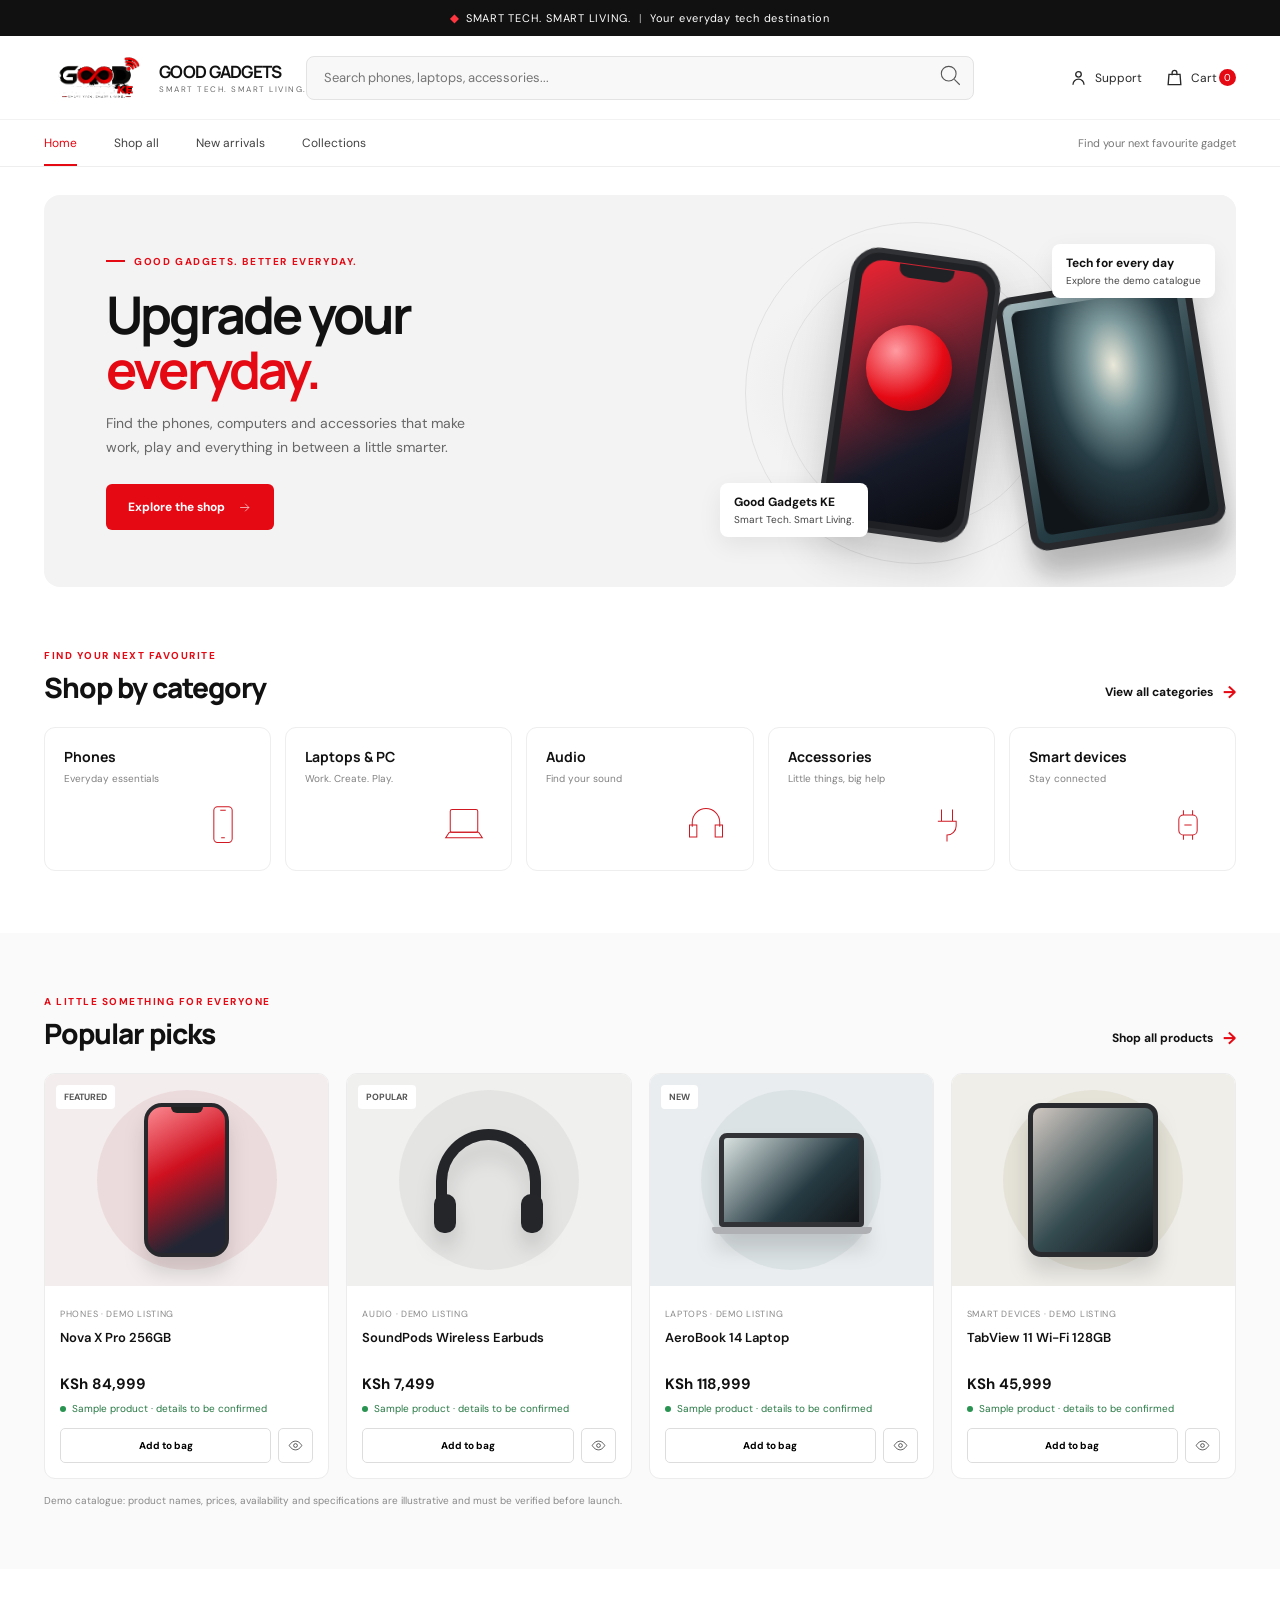
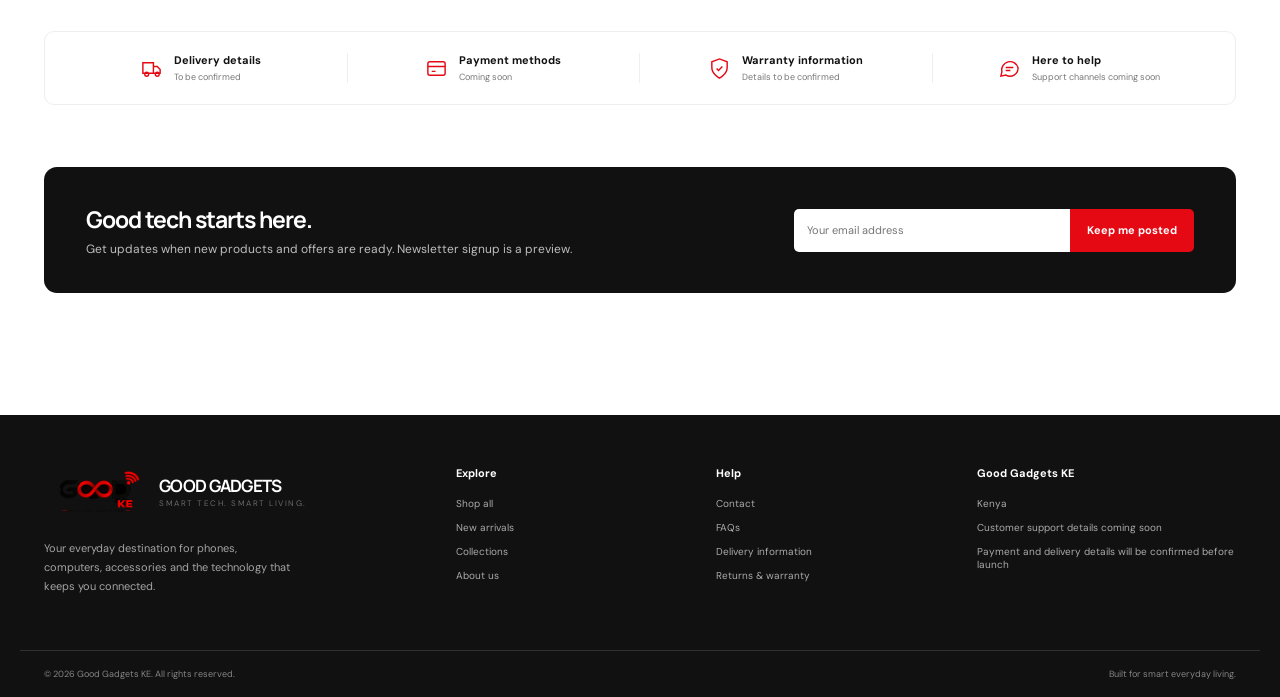
==== index.html @ 20018f38 "feat: Add initial website structure and functionality for Good Gadgets KE - Implemented JavaScript f" ====
<!doctype html>
<html lang="en">
  <head>
    <meta charset="utf-8">
    <meta name="viewport" content="width=device-width,initial-scale=1">
    <meta name="description" content="Discover phones, laptops, audio and everyday technology at Good Gadgets KE.">
    <title>Good Gadgets KE | Smart Tech. Smart Living.
    </title>
    <link rel="stylesheet" href="CSS/styles.css">
    <script defer src="Javascript/app.js">
    </script>
  </head>
  <body data-page="home">
    <div id="site-header">
    </div>
    <main>
      <section class="hero">
        <div class="hero-copy">
          <div class="eyebrow">Good gadgets. Better everyday.
          </div>
          <h1>Upgrade your <span>everyday.</span>
          </h1>
          <p>Find the phones, computers and accessories that make work, play and everything in between a little smarter.
          </p>
          <a class="btn btn-primary" href="shop.html">Explore the shop <svg viewBox="0 0 24 24" fill="none" stroke="currentColor"><path d="M5 12h14m-6-6 6 6-6 6"></path></svg>
          </a>
        </div>
        <div class="hero-art" aria-label="Illustration of modern connected devices">
          <div class="device device-tablet">
          </div>
          <div class="device phone-art">
          </div>
          <div class="phone-orb">
          </div>
          <div class="hero-tag tag-one"><strong>Tech for every day</strong>Explore the demo catalogue
          </div>
          <div class="hero-tag tag-two"><strong>Good Gadgets KE</strong>Smart Tech. Smart Living.
          </div>
        </div>
      </section>
      <section class="section">
        <div class="container">
          <div class="section-head">
            <div>
              <div class="section-kicker">Find your next favourite
              </div>
              <h2>Shop by category
              </h2>
            </div>
            <a class="text-link" href="collections.html">View all categories <span>→</span>
            </a>
          </div>
          <div class="category-grid">
            <a class="category-tile" href="shop.html?category=Phones"><strong>Phones</strong><small>Everyday essentials</small><span class="category-icon"><svg viewBox="0 0 48 48"><rect x="14" y="4" width="20" height="39" rx="4"></rect><path d="M21 8h6M22 38h4"></path></svg></span>
            </a>
            <a class="category-tile" href="shop.html?category=Laptops"><strong>Laptops &amp; PC</strong><small>Work. Create. Play.</small><span class="category-icon"><svg viewBox="0 0 48 48"><rect x="9" y="7" width="30" height="25" rx="2"></rect><path d="M4 38h40l-4-6H8l-4 6Z"></path></svg></span>
            </a>
            <a class="category-tile" href="shop.html?category=Audio"><strong>Audio</strong><small>Find your sound</small><span class="category-icon"><svg viewBox="0 0 48 48"><path d="M9 26v-5a15 15 0 0 1 30 0v5M9 24H6v13h8V24H9Zm30 0h3v13h-8V24h5Z"></path></svg></span>
            </a>
            <a class="category-tile" href="shop.html"><strong>Accessories</strong><small>Little things, big help</small><span class="category-icon"><svg viewBox="0 0 48 48"><path d="M18 7v13m12-13v13M14 20h20v5a10 10 0 0 1-10 10v7m0-7v7"></path></svg></span>
            </a>
            <a class="category-tile" href="shop.html?category=Smart%20Devices"><strong>Smart devices</strong><small>Stay connected</small><span class="category-icon"><svg viewBox="0 0 48 48"><rect x="14" y="13" width="20" height="22" rx="5"></rect><path d="M19 8v5m10-5v5M19 35v5m10-5v5M20 24h8"></path></svg></span>
            </a>
          </div>
        </div>
      </section>
      <section class="section soft">
        <div class="container">
          <div class="section-head">
            <div>
              <div class="section-kicker">A little something for everyone
              </div>
              <h2>Popular picks
              </h2>
            </div>
            <a class="text-link" href="shop.html">Shop all products <span>→</span>
            </a>
          </div>
          <div class="product-grid" id="home-products">
          </div>
          <p style="font-size:10px;color:#888;margin:15px 0 0">Demo catalogue: product names, prices, availability and specifications are illustrative and must be verified before launch.
          </p>
        </div>
      </section>
      <section class="section">
        <div class="container">
          <div class="trust-strip">
            <div class="trust-item"><svg viewBox="0 0 24 24"><path d="M3 6h11v11H3zM14 10h4l3 3v4h-7zM7 20a2 2 0 1 0 0-4 2 2 0 0 0 0 4Zm11 0a2 2 0 1 0 0-4 2 2 0 0 0 0 4Z"></path></svg>
              <div><strong>Delivery details</strong><small>To be confirmed</small>
              </div>
            </div>
            <div class="trust-item"><svg viewBox="0 0 24 24"><rect x="3" y="5" width="18" height="14" rx="2"></rect><path d="M3 10h18m-14 5h4"></path></svg>
              <div><strong>Payment methods</strong><small>Coming soon</small>
              </div>
            </div>
            <div class="trust-item"><svg viewBox="0 0 24 24"><path d="M12 22s8-4 8-11V5l-8-3-8 3v6c0 7 8 11 8 11Z"></path><path d="m9 12 2 2 4-4"></path></svg>
              <div><strong>Warranty information</strong><small>Details to be confirmed</small>
              </div>
            </div>
            <div class="trust-item"><svg viewBox="0 0 24 24"><path d="M21 11.5a8.5 8.5 0 0 1-12.7 7.4L3 20l1.1-4.5A8.5 8.5 0 1 1 21 11.5Z"></path><path d="M8 11h8m-8 3h5"></path></svg>
              <div><strong>Here to help</strong><small>Support channels coming soon</small>
              </div>
            </div>
          </div>
        </div>
      </section>
      <section class="section" style="padding-top:0">
        <div class="container">
          <div class="newsletter">
            <div>
              <h2>Good tech starts here.
              </h2>
              <p>Get updates when new products and offers are ready. Newsletter signup is a preview.
              </p>
            </div>
            <form><input type="email" required placeholder="Your email address" aria-label="Email address">
              <button>Keep me posted
              </button>
            </form>
          </div>
        </div>
      </section>
    </main>
    <div id="site-footer">
    </div>
  </body>
</html>
---- CSS/styles.css ----
@import url('https://fonts.googleapis.com/css2?family=DM+Sans:wght@400;500;600;700&family=Manrope:wght@400;500;600;700;800&display=swap');
:root {
  --ink: #111;
  --muted: #707070;
  --red: #e50914;
  --deep: #b8000b;
  --line: #e9e9e9;
  --soft: #f5f5f5;
  --white: #fff;
  --content: 1240px;
  --radius: 14px;
}
* {
  box-sizing: border-box;
}
html {
  scroll-behavior: smooth;
}
body {
  margin: 0;
  color: var(--ink);
  background: #fff;
  font-family: 'DM Sans', Arial, sans-serif;
  -webkit-font-smoothing: antialiased;
}
a {
  color: inherit;
  text-decoration: none;
}
button, input, select, textarea {
  font: inherit;
}
button, a {
  -webkit-tap-highlight-color: transparent;
}
button {
  cursor: pointer;
}
.announcement {
  height: 36px;
  background: #111;
  color: #fff;
  display: flex;
  align-items: center;
  justify-content: center;
  font-size: 11px;
  letter-spacing: .07em;
}
.announcement b {
  color: #ff3640;
  margin-right: 7px;
}
.site-header {
  background: #fff;
  position: sticky;
  top: 0;
  z-index: 30;
  border-bottom: 1px solid #eee;
}
.header-main {
  max-width: var(--content);
  height: 83px;
  padding: 0 24px;
  margin: auto;
  display: grid;
  grid-template-columns: 230px 1fr 230px;
  align-items: center;
  gap: 32px;
}
.brand {
  display: flex;
  align-items: center;
  gap: 10px;
  width: max-content;
}
.brand img {
  width: 105px;
  height: 58px;
  object-fit: contain;
}
.brand-text {
  display: flex;
  flex-direction: column;
  line-height: 1;
}
.brand-text strong {
  font-family: Manrope, sans-serif;
  font-size: 17px;
  letter-spacing: -.7px;
}
.brand-text small {
  margin-top: 5px;
  font-size: 8px;
  color: #6a6a6a;
  letter-spacing: 1.5px;
}
.search-wrap {
  position: relative;
  width: 100%;
}
.search-wrap input {
  height: 44px;
  width: 100%;
  border: 1px solid #e3e3e3;
  border-radius: 8px;
  background: #f8f8f8;
  padding: 0 48px 0 17px;
  outline: none;
  font-size: 13px;
}
.search-wrap input:focus {
  border-color: #aaa;
  background: #fff;
}
.search-wrap button {
  position: absolute;
  right: 5px;
  top: 5px;
  border: 0;
  background: transparent;
  height: 34px;
  width: 38px;
  color: #555;
}
.header-actions {
  display: flex;
  align-items: center;
  justify-content: flex-end;
  gap: 23px;
}
.head-action {
  border: 0;
  background: none;
  padding: 4px 0;
  color: #292929;
  display: flex;
  align-items: center;
  gap: 7px;
  font-size: 12px;
}
.head-action svg {
  width: 19px;
  height: 19px;
  stroke-width: 1.7;
}
.cart-count {
  background: var(--red);
  color: #fff;
  min-width: 17px;
  height: 17px;
  border-radius: 50%;
  display: inline-grid;
  place-items: center;
  font-size: 10px;
  margin-left: -5px;
}
.menu-toggle {
  display: none;
  border: 0;
  background: none;
}
.nav-row {
  border-top: 1px solid #f2f2f2;
}
.nav-inner {
  height: 46px;
  max-width: var(--content);
  margin: auto;
  padding: 0 24px;
  display: flex;
  align-items: center;
  gap: 37px;
}
.nav-inner a {
  height: 100%;
  display: flex;
  align-items: center;
  position: relative;
  font-size: 12px;
  color: #424242;
}
.nav-inner a:hover, .nav-inner a.active {
  color: var(--red);
}
.nav-inner a.active:after {
  content: '';
  height: 2px;
  background: var(--red);
  position: absolute;
  bottom: 0;
  left: 0;
  right: 0;
}
.nav-spacer {
  flex: 1;
}
.nav-note {
  font-size: 11px;
  color: #777;
}
.container {
  max-width: var(--content);
  margin: 0 auto;
  padding: 0 24px;
}
.hero {
  margin: 28px auto 0;
  max-width: calc(var(--content) - 48px);
  min-height: 392px;
  overflow: hidden;
  border-radius: 16px;
  background: #f3f3f3;
  display: grid;
  grid-template-columns: 1fr 1fr;
  position: relative;
}
.hero-copy {
  padding: 53px 0 50px 62px;
  align-self: center;
  z-index: 1;
}
.eyebrow {
  font-size: 10px;
  font-weight: 700;
  letter-spacing: .16em;
  text-transform: uppercase;
  color: var(--red);
  display: flex;
  align-items: center;
  gap: 9px;
}
.eyebrow:before {
  content: '';
  width: 19px;
  height: 2px;
  background: var(--red);
}
h1, h2, h3, p {
  margin-top: 0;
}
.hero h1 {
  font-family: Manrope, sans-serif;
  font-size: 52px;
  line-height: 1.06;
  letter-spacing: -2.8px;
  max-width: 450px;
  margin: 19px 0 15px;
}
.hero h1 span {
  color: var(--red);
}
.hero-copy p {
  color: #676767;
  font-size: 14px;
  line-height: 1.7;
  max-width: 390px;
  margin-bottom: 25px;
}
.btn {
  height: 46px;
  padding: 0 21px;
  display: inline-flex;
  align-items: center;
  justify-content: center;
  border-radius: 6px;
  font-size: 12px;
  font-weight: 700;
  border: 1px solid transparent;
  transition: .2s;
}
.btn-primary {
  background: var(--red);
  color: #fff;
}
.btn-primary:hover {
  background: var(--deep);
  transform: translateY(-1px);
}
.btn-outline {
  border-color: #ccc;
  background: #fff;
}
.btn-outline:hover {
  border-color: #111;
}
.btn svg {
  width: 15px;
  margin-left: 12px;
}
.hero-art {
  position: relative;
  min-height: 390px;
  background: radial-gradient(ellipse at 58% 49%, #dedede 0%, #f3f3f3 49%, #f3f3f3 72%);
}
.hero-art:before {
  content: '';
  position: absolute;
  width: 340px;
  height: 340px;
  border-radius: 50%;
  border: 1px solid rgba(17, 17, 17, .08);
  top: 27px;
  left: 105px;
}
.hero-art:after {
  content: '';
  position: absolute;
  width: 265px;
  height: 265px;
  border-radius: 50%;
  border: 1px solid rgba(17, 17, 17, .07);
  top: 65px;
  left: 142px;
}
.device {
  position: absolute;
  z-index: 2;
  filter: drop-shadow(0 25px 21px rgba(0, 0, 0, .16));
}
.phone-art {
  width: 151px;
  height: 284px;
  border-radius: 29px;
  background: #202124;
  border: 5px solid #313235;
  top: 58px;
  left: 194px;
  transform: rotate(8deg);
}
.phone-art:before {
  content: '';
  position: absolute;
  inset: 7px;
  border-radius: 21px;
  background: linear-gradient(145deg, #ed2332 0%, #902332 32%, #171b29 68%, #090a0d 100%);
}
.phone-art:after {
  content: '';
  position: absolute;
  width: 55px;
  height: 13px;
  border-radius: 0 0 10px 10px;
  background: #202124;
  top: 8px;
  left: 43px;
}
.phone-orb {
  position: absolute;
  z-index: 3;
  width: 86px;
  height: 86px;
  border-radius: 50%;
  background: radial-gradient(circle at 35% 30%, #ff9ba2, #e50914 58%, #841018);
  top: 130px;
  left: 226px;
  box-shadow: 0 8px 25px #0005;
}
.device-tablet {
  width: 197px;
  height: 256px;
  border: 7px solid #27292c;
  border-radius: 17px;
  right: 27px;
  top: 88px;
  background: linear-gradient(140deg, #a8bec1, #253c44 60%, #192226);
  transform: rotate(-9deg);
  z-index: 1;
  box-shadow: 0 25px 21px #0002;
}
.device-tablet:after {
  content: '';
  position: absolute;
  inset: 8px;
  border-radius: 8px;
  background: radial-gradient(ellipse at 56% 30%, #eae8d9 0%, #7d9a9d 21%, #273d46 49%, #101519 80%);
}
.hero-tag {
  position: absolute;
  z-index: 4;
  background: #fff;
  padding: 11px 14px;
  border-radius: 8px;
  box-shadow: 0 8px 24px #00000012;
  font-size: 10px;
  color: #444;
}
.hero-tag strong {
  display: block;
  color: #111;
  font-size: 12px;
  margin-bottom: 3px;
}
.tag-one {
  right: 21px;
  top: 49px;
}
.tag-two {
  left: 80px;
  bottom: 50px;
}
.section {
  padding: 62px 0;
}
.section.soft {
  background: #fafafa;
}
.section-head {
  display: flex;
  align-items: end;
  justify-content: space-between;
  margin-bottom: 24px;
}
.section-kicker {
  font-size: 10px;
  color: var(--red);
  letter-spacing: .15em;
  font-weight: 700;
  text-transform: uppercase;
  margin-bottom: 9px;
}
.section h2 {
  font: 800 28px/1.15 Manrope, sans-serif;
  letter-spacing: -1px;
  margin: 0;
}
.text-link {
  font-size: 12px;
  font-weight: 700;
  display: flex;
  align-items: center;
  gap: 10px;
}
.text-link span {
  font-size: 17px;
  color: var(--red);
}
.category-grid {
  display: grid;
  grid-template-columns: repeat(5, 1fr);
  gap: 14px;
}
.category-tile {
  min-height: 144px;
  border: 1px solid #eee;
  border-radius: 11px;
  padding: 19px;
  background: #fff;
  position: relative;
  overflow: hidden;
  transition: .2s;
}
.category-tile:hover {
  border-color: #d2d2d2;
  transform: translateY(-3px);
}
.category-tile strong {
  font: 700 14px Manrope, sans-serif;
  display: block;
}
.category-tile small {
  color: #818181;
  font-size: 10px;
  margin-top: 6px;
  display: block;
}
.category-icon {
  position: absolute;
  right: 17px;
  bottom: 15px;
  width: 60px;
  height: 60px;
  display: grid;
  place-items: center;
  color: #cf1822;
}
.category-icon svg {
  width: 44px;
  height: 44px;
  stroke: currentColor;
  stroke-width: 1.1;
  fill: none;
}
.product-grid {
  display: grid;
  grid-template-columns: repeat(4, 1fr);
  gap: 17px;
}
.product-card {
  border: 1px solid #ececec;
  border-radius: 11px;
  background: #fff;
  overflow: hidden;
  position: relative;
  transition: transform .2s, border-color .2s;
}
.product-card:hover {
  transform: translateY(-3px);
  border-color: #d0d0d0;
}
.product-image {
  height: 212px;
  background: var(--tone, #f5f5f5);
  display: grid;
  place-items: center;
  position: relative;
  overflow: hidden;
}
.product-image:before {
  content: '';
  position: absolute;
  width: 180px;
  height: 180px;
  border-radius: 50%;
  background: var(--halo, #e8e8e8);
  opacity: .7;
}
.product-image .product-object {
  z-index: 1;
  position: relative;
  filter: drop-shadow(0 15px 10px #0002);
}
.product-object.phone {
  width: 85px;
  height: 154px;
  border: 4px solid #27282c;
  border-radius: 18px;
  background: linear-gradient(150deg, #fb8890, #cf1120 40%, #222634 82%);
}
.product-object.phone:before {
  content: '';
  display: block;
  width: 32px;
  height: 6px;
  background: #222;
  border-radius: 0 0 7px 7px;
  margin: auto;
}
.product-object.tablet {
  width: 130px;
  height: 154px;
  border: 5px solid #292a2d;
  border-radius: 13px;
  background: linear-gradient(135deg, #d1c8c2, #344b50 55%, #101418);
}
.product-object.laptop {
  width: 145px;
  height: 94px;
  border: 5px solid #313337;
  border-radius: 8px 8px 4px 4px;
  background: linear-gradient(135deg, #d9e2e0, #263b43 60%, #121518);
  position: relative;
}
.product-object.laptop:after {
  content: '';
  position: absolute;
  height: 7px;
  width: 160px;
  background: #aeb0b3;
  bottom: -12px;
  left: -12px;
  border-radius: 2px 2px 10px 10px;
}
.product-object.headphones {
  width: 105px;
  height: 103px;
  border: 11px solid #242529;
  border-bottom-color: transparent;
  border-radius: 60px 60px 35px 35px;
  position: relative;
}
.product-object.headphones:before, .product-object.headphones:after {
  content: '';
  position: absolute;
  width: 22px;
  height: 39px;
  background: #25262a;
  border-radius: 10px;
  bottom: -12px;
}
.product-object.headphones:before {
  left: -13px;
}
.product-object.headphones:after {
  right: -13px;
}
.product-object.watch {
  width: 69px;
  height: 89px;
  border-radius: 17px;
  background: #17191c;
  position: relative;
}
.product-object.watch:before, .product-object.watch:after {
  content: '';
  position: absolute;
  width: 32px;
  height: 40px;
  background: #2d3034;
  left: 14px;
  z-index: -1;
}
.product-object.watch:before {
  top: -30px;
  border-radius: 12px 12px 3px 3px;
}
.product-object.watch:after {
  bottom: -30px;
  border-radius: 3px 3px 12px 12px;
}
.product-object.speaker {
  width: 77px;
  height: 125px;
  border-radius: 18px;
  background: linear-gradient(90deg, #222, #4c4e52, #222);
  position: relative;
}
.product-object.speaker:after {
  content: '';
  position: absolute;
  inset: 18px 10px;
  border-radius: 50%;
  border: 2px solid #777;
  background: radial-gradient(circle, #222 0 12%, #888 14% 17%, #282828 20%);
}
.product-badge {
  position: absolute;
  left: 11px;
  top: 11px;
  padding: 6px 8px;
  border-radius: 4px;
  background: #fff;
  font-size: 9px;
  font-weight: 700;
  color: #555;
}
.product-info {
  padding: 15px;
}
.product-category {
  font-size: 9px;
  color: #888;
  text-transform: uppercase;
  letter-spacing: .08em;
}
.product-info h3 {
  font-size: 13px;
  font-weight: 600;
  line-height: 1.4;
  margin: 7px 0 9px;
  min-height: 36px;
}
.price {
  font-weight: 700;
  font-size: 15px;
}
.stock {
  font-size: 10px;
  color: #267843;
  margin-top: 8px;
}
.stock:before {
  content: '';
  width: 6px;
  height: 6px;
  display: inline-block;
  background: #299351;
  border-radius: 50%;
  margin-right: 6px;
}
.product-actions {
  display: flex;
  margin-top: 13px;
  gap: 7px;
}
.add-btn {
  flex: 1;
  height: 35px;
  border: 1px solid #ddd;
  border-radius: 5px;
  background: #fff;
  font-size: 10px;
  font-weight: 700;
}
.add-btn:hover {
  background: #111;
  color: #fff;
  border-color: #111;
}
.quick-view {
  width: 35px;
  height: 35px;
  border: 1px solid #ddd;
  border-radius: 5px;
  background: #fff;
  display: grid;
  place-items: center;
}
.quick-view svg {
  width: 15px;
  height: 15px;
}
.trust-strip {
  display: grid;
  grid-template-columns: repeat(4, 1fr);
  border: 1px solid #eee;
  border-radius: 10px;
  padding: 21px 10px;
}
.trust-item {
  display: flex;
  align-items: center;
  justify-content: center;
  gap: 11px;
  border-right: 1px solid #eee;
}
.trust-item:last-child {
  border: 0;
}
.trust-item svg {
  width: 23px;
  height: 23px;
  stroke: var(--red);
  stroke-width: 1.5;
  fill: none;
}
.trust-item strong {
  font-size: 11px;
  display: block;
}
.trust-item small {
  font-size: 9px;
  color: #777;
  display: block;
  margin-top: 4px;
}
.newsletter {
  background: #111;
  color: #fff;
  border-radius: 13px;
  padding: 36px 42px;
  display: flex;
  align-items: center;
  justify-content: space-between;
  gap: 30px;
}
.newsletter h2 {
  font: 700 23px Manrope, sans-serif;
  margin: 0 0 6px;
}
.newsletter p {
  color: #bdbdbd;
  font-size: 12px;
  margin: 0;
}
.newsletter form {
  display: flex;
  width: 400px;
  max-width: 100%;
}
.newsletter input {
  height: 43px;
  min-width: 0;
  flex: 1;
  padding: 0 13px;
  border: 0;
  border-radius: 5px 0 0 5px;
  font-size: 11px;
}
.newsletter button {
  height: 43px;
  padding: 0 17px;
  border: 0;
  background: var(--red);
  color: white;
  font-size: 11px;
  font-weight: 700;
  border-radius: 0 5px 5px 0;
}
.site-footer {
  background: #111;
  color: #fff;
  margin-top: 60px;
}
.footer-main {
  max-width: var(--content);
  margin: auto;
  padding: 48px 24px 37px;
  display: grid;
  grid-template-columns: 1.7fr 1fr 1fr 1.2fr;
  gap: 45px;
}
.footer-brand .brand-text strong {
  color: #fff;
}
.footer-brand p {
  font-size: 11px;
  line-height: 1.7;
  color: #a4a4a4;
  max-width: 250px;
  margin: 18px 0;
}
.footer-col h4 {
  font-size: 11px;
  margin: 3px 0 17px;
}
.footer-col a, .footer-col p {
  display: block;
  color: #aaa;
  font-size: 10px;
  margin: 0 0 11px;
}
.footer-col a:hover {
  color: #fff;
}
.footer-bottom {
  border-top: 1px solid #303030;
  max-width: var(--content);
  margin: auto;
  padding: 17px 24px;
  display: flex;
  justify-content: space-between;
  color: #858585;
  font-size: 9px;
}
.page-hero {
  background: #f5f5f5;
  padding: 44px 0;
}
.breadcrumb {
  font-size: 10px;
  color: #888;
  margin-bottom: 17px;
}
.breadcrumb a {
  color: #555;
}
.page-hero h1 {
  font: 800 37px Manrope, sans-serif;
  letter-spacing: -1.4px;
  margin: 0 0 9px;
}
.page-hero p {
  color: #777;
  font-size: 13px;
  margin: 0;
}
.shop-layout {
  display: grid;
  grid-template-columns: 210px 1fr;
  gap: 26px;
  padding-top: 34px;
}
.filters {
  border: 1px solid #eee;
  border-radius: 9px;
  padding: 17px;
  height: max-content;
}
.filter-head {
  font-size: 13px;
  font-weight: 700;
  padding-bottom: 15px;
  border-bottom: 1px solid #eee;
}
.filter-group {
  padding: 17px 0;
  border-bottom: 1px solid #eee;
}
.filter-group:last-child {
  border: 0;
}
.filter-group h4 {
  font-size: 11px;
  margin: 0 0 13px;
}
.filter-option {
  display: flex;
  align-items: center;
  gap: 8px;
  font-size: 10px;
  color: #666;
  margin: 10px 0;
  cursor: pointer;
}
.filter-option input {
  accent-color: var(--red);
}
.shop-toolbar {
  display: flex;
  align-items: center;
  justify-content: space-between;
  border-bottom: 1px solid #eee;
  padding-bottom: 14px;
  margin-bottom: 17px;
}
.shop-toolbar p {
  font-size: 11px;
  color: #777;
  margin: 0;
}
.shop-toolbar select {
  border: 1px solid #e5e5e5;
  border-radius: 5px;
  padding: 9px;
  font-size: 10px;
  background: #fff;
}
.shop-products {
  grid-template-columns: repeat(3, 1fr);
}
.empty-state {
  grid-column: 1/-1;
  padding: 50px;
  text-align: center;
  color: #777;
  border: 1px dashed #ddd;
  border-radius: 9px;
}
.info-content {
  max-width: 790px;
  margin: 0 auto;
  padding: 56px 24px;
  line-height: 1.75;
}
.info-content h2 {
  font: 700 22px Manrope;
  margin: 30px 0 11px;
}
.info-content p {
  font-size: 13px;
  color: #666;
}
.contact-grid {
  display: grid;
  grid-template-columns: 1fr 1fr;
  gap: 40px;
}
.contact-form {
  display: grid;
  gap: 13px;
}
.contact-form label {
  font-size: 11px;
  font-weight: 600;
}
.contact-form input, .contact-form textarea {
  display: block;
  width: 100%;
  margin-top: 6px;
  padding: 12px;
  border: 1px solid #ddd;
  border-radius: 5px;
  font-size: 12px;
}
.contact-form textarea {
  min-height: 125px;
  resize: vertical;
}
.toast {
  position: fixed;
  right: 22px;
  bottom: 22px;
  background: #111;
  color: #fff;
  padding: 14px 18px;
  border-radius: 7px;
  font-size: 12px;
  box-shadow: 0 8px 30px #0003;
  z-index: 80;
  opacity: 0;
  transform: translateY(12px);
  pointer-events: none;
  transition: .25s;
}
.toast.show {
  opacity: 1;
  transform: translateY(0);
}
.cart-page {
  padding: 35px 0 60px;
}
.cart-row {
  display: grid;
  grid-template-columns: 1fr 150px 100px 40px;
  align-items: center;
  gap: 16px;
  padding: 15px 0;
  border-bottom: 1px solid #eee;
  font-size: 12px;
}
.cart-summary {
  margin: 25px 0 0 auto;
  max-width: 330px;
  padding: 22px;
  border: 1px solid #eee;
  border-radius: 8px;
}
.summary-line {
  display: flex;
  justify-content: space-between;
  margin: 10px 0;
  font-size: 12px;
}
.summary-total {
  border-top: 1px solid #eee;
  padding-top: 14px;
  font-weight: 700;
  font-size: 15px;
}
.cart-remove {
  border: 0;
  background: none;
  color: #999;
}
.cart-qty {
  width: 55px;
  padding: 7px;
  border: 1px solid #ddd;
  border-radius: 4px;
}
.cart-empty {
  text-align: center;
  padding: 55px 10px;
}
.cart-empty p {
  color: #777;
  font-size: 13px;
}
.mobile-only {
  display: none;
}
@media(max-width:900px) {
  .header-main {
    grid-template-columns: 175px 1fr 130px;
    gap: 16px;
  }
  .header-actions {
    gap: 14px;
  }
  .header-actions .account-label {
    display: none;
  }
  .hero-copy {
    padding-left: 38px;
  }
  .hero h1 {
    font-size: 44px;
  }
  .phone-art {
    left: 130px;
  }
  .phone-orb {
    left: 162px;
  }
  .hero-art:before {
    left: 42px;
  }
  .hero-art:after {
    left: 79px;
  }
  .device-tablet {
    right: 5px;
    width: 162px;
    height: 225px;
  }
  .category-grid {
    grid-template-columns: repeat(3, 1fr);
  }
  .product-grid {
    grid-template-columns: repeat(3, 1fr);
  }
  .footer-main {
    gap: 25px;
  }
  .shop-products {
    grid-template-columns: repeat(2, 1fr);
  }
}
@media(max-width:620px) {
  .announcement {
    height: 31px;
    font-size: 9px;
  }
  .header-main {
    height: auto;
    min-height: 66px;
    padding: 9px 16px;
    grid-template-columns: 34px 1fr auto;
    gap: 10px;
  }
  .menu-toggle {
    display: block;
    width: 30px;
    height: 34px;
    padding: 5px;
  }
  .menu-toggle svg {
    width: 22px;
  }
  .brand {
    gap: 6px;
  }
  .brand img {
    width: 48px;
    height: 42px;
  }
  .brand-text strong {
    font-size: 13px;
  }
  .brand-text small {
    font-size: 6px;
    letter-spacing: 1px;
  }
  .header-actions {
    gap: 12px;
  }
  .head-action {
    font-size: 0;
    gap: 0;
  }
  .head-action svg {
    width: 20px;
    height: 20px;
  }
  .head-action.cart-action {
    font-size: 0;
  }
  .search-wrap {
    grid-column: 1/-1;
    grid-row: 2;
  }
  .search-wrap input {
    height: 40px;
  }
  .nav-row {
    display: none;
  }
  .nav-row.open {
    display: block;
  }
  .nav-inner {
    height: auto;
    padding: 8px 16px 13px;
    display: grid;
    grid-template-columns: 1fr 1fr;
    gap: 0 18px;
  }
  .nav-inner a {
    padding: 12px 2px;
    border-bottom: 1px solid #eee;
  }
  .nav-inner a.active:after {
    display: none;
  }
  .nav-note {
    display: none;
  }
  .container {
    padding: 0 16px;
  }
  .hero {
    margin: 14px 12px 0;
    min-height: 0;
    grid-template-columns: 1fr;
    border-radius: 12px;
  }
  .hero-copy {
    padding: 30px 23px 2px;
  }
  .hero h1 {
    font-size: 39px;
    max-width: 380px;
    margin: 14px 0 10px;
    letter-spacing: -2px;
  }
  .hero-copy p {
    font-size: 12px;
    max-width: 350px;
    margin-bottom: 18px;
  }
  .hero-art {
    min-height: 250px;
    overflow: hidden;
  }
  .hero-art:before {
    width: 230px;
    height: 230px;
    top: 7px;
    left: calc(50% - 115px);
  }
  .hero-art:after {
    width: 175px;
    height: 175px;
    top: 34px;
    left: calc(50% - 87px);
  }
  .phone-art {
    width: 109px;
    height: 206px;
    top: 25px;
    left: calc(50% - 57px);
    border-radius: 22px;
  }
  .phone-art:before {
    inset: 6px;
    border-radius: 16px;
  }
  .phone-art:after {
    left: 28px;
    width: 42px;
    height: 10px;
  }
  .phone-orb {
    width: 59px;
    height: 59px;
    top: 79px;
    left: calc(50% - 39px);
  }
  .device-tablet {
    width: 119px;
    height: 165px;
    top: 64px;
    right: calc(50% - 165px);
  }
  .hero-tag {
    font-size: 8px;
    padding: 8px 10px;
  }
  .hero-tag strong {
    font-size: 10px;
  }
  .tag-one {
    right: 9px;
    top: 16px;
  }
  .tag-two {
    left: 15px;
    bottom: 17px;
  }
  .section {
    padding: 42px 0;
  }
  .section-head {
    margin-bottom: 17px;
  }
  .section h2 {
    font-size: 23px;
  }
  .section-kicker {
    font-size: 9px;
  }
  .category-grid {
    grid-template-columns: repeat(2, 1fr);
    gap: 9px;
  }
  .category-tile {
    min-height: 112px;
    padding: 15px;
  }
  .category-tile strong {
    font-size: 12px;
  }
  .category-icon {
    width: 46px;
    height: 46px;
    right: 10px;
    bottom: 9px;
  }
  .category-icon svg {
    width: 35px;
    height: 35px;
  }
  .product-grid {
    grid-template-columns: repeat(2, minmax(0, 1fr));
    gap: 10px;
  }
  .product-image {
    height: 155px;
  }
  .product-image:before {
    width: 130px;
    height: 130px;
  }
  .product-object.phone {
    width: 68px;
    height: 125px;
  }
  .product-object.tablet {
    width: 100px;
    height: 119px;
  }
  .product-object.laptop {
    width: 115px;
    height: 75px;
  }
  .product-object.headphones {
    transform: scale(.82);
  }
  .product-object.watch {
    transform: scale(.8);
  }
  .product-object.speaker {
    transform: scale(.85);
  }
  .product-info {
    padding: 11px;
  }
  .product-info h3 {
    font-size: 11px;
    min-height: 32px;
  }
  .price {
    font-size: 13px;
  }
  .stock {
    font-size: 9px;
  }
  .product-actions {
    margin-top: 10px;
  }
  .add-btn {
    height: 32px;
    font-size: 9px;
  }
  .quick-view {
    height: 32px;
    width: 32px;
  }
  .trust-strip {
    grid-template-columns: 1fr 1fr;
    padding: 14px 6px;
    row-gap: 17px;
  }
  .trust-item {
    justify-content: flex-start;
    padding-left: 10px;
    border-right: 0;
  }
  .trust-item:nth-child(odd) {
    border-right: 1px solid #eee;
  }
  .trust-item svg {
    width: 19px;
  }
  .trust-item strong {
    font-size: 9px;
  }
  .trust-item small {
    font-size: 8px;
  }
  .newsletter {
    padding: 25px 20px;
    display: block;
  }
  .newsletter h2 {
    font-size: 19px;
  }
  .newsletter p {
    font-size: 10px;
    line-height: 1.6;
    margin-bottom: 17px;
  }
  .newsletter form {
    width: 100%;
  }
  .newsletter input {
    height: 40px;
  }
  .newsletter button {
    height: 40px;
    padding: 0 12px;
    font-size: 10px;
  }
  .site-footer {
    margin-top: 42px;
  }
  .footer-main {
    padding: 36px 18px 28px;
    grid-template-columns: 1fr 1fr;
    gap: 27px 20px;
  }
  .footer-brand {
    grid-column: 1/-1;
  }
  .footer-brand p {
    max-width: 300px;
    margin: 12px 0;
  }
  .footer-col h4 {
    margin-bottom: 13px;
  }
  .footer-col a, .footer-col p {
    font-size: 9px;
    margin-bottom: 9px;
  }
  .footer-bottom {
    padding: 14px 18px;
    gap: 12px;
    font-size: 8px;
    flex-wrap: wrap;
  }
  .page-hero {
    padding: 30px 0;
  }
  .page-hero h1 {
    font-size: 30px;
  }
  .page-hero p {
    font-size: 11px;
    line-height: 1.6;
  }
  .shop-layout {
    grid-template-columns: 1fr;
    padding-top: 20px;
  }
  .filters {
    display: none;
  }
  .shop-toolbar {
    padding-bottom: 12px;
  }
  .shop-toolbar p {
    font-size: 10px;
  }
  .shop-products {
    grid-template-columns: repeat(2, minmax(0, 1fr));
  }
  .contact-grid {
    grid-template-columns: 1fr;
    gap: 20px;
  }
  .info-content {
    padding: 37px 18px;
  }
  .info-content h2 {
    font-size: 19px;
  }
  .info-content p {
    font-size: 12px;
  }
  .cart-row {
    grid-template-columns: 1fr 56px 65px 25px;
    gap: 8px;
    font-size: 10px;
  }
  .cart-page {
    padding-top: 24px;
  }
  .cart-summary {
    max-width: none;
  }
  .mobile-only {
    display: block;
  }
}
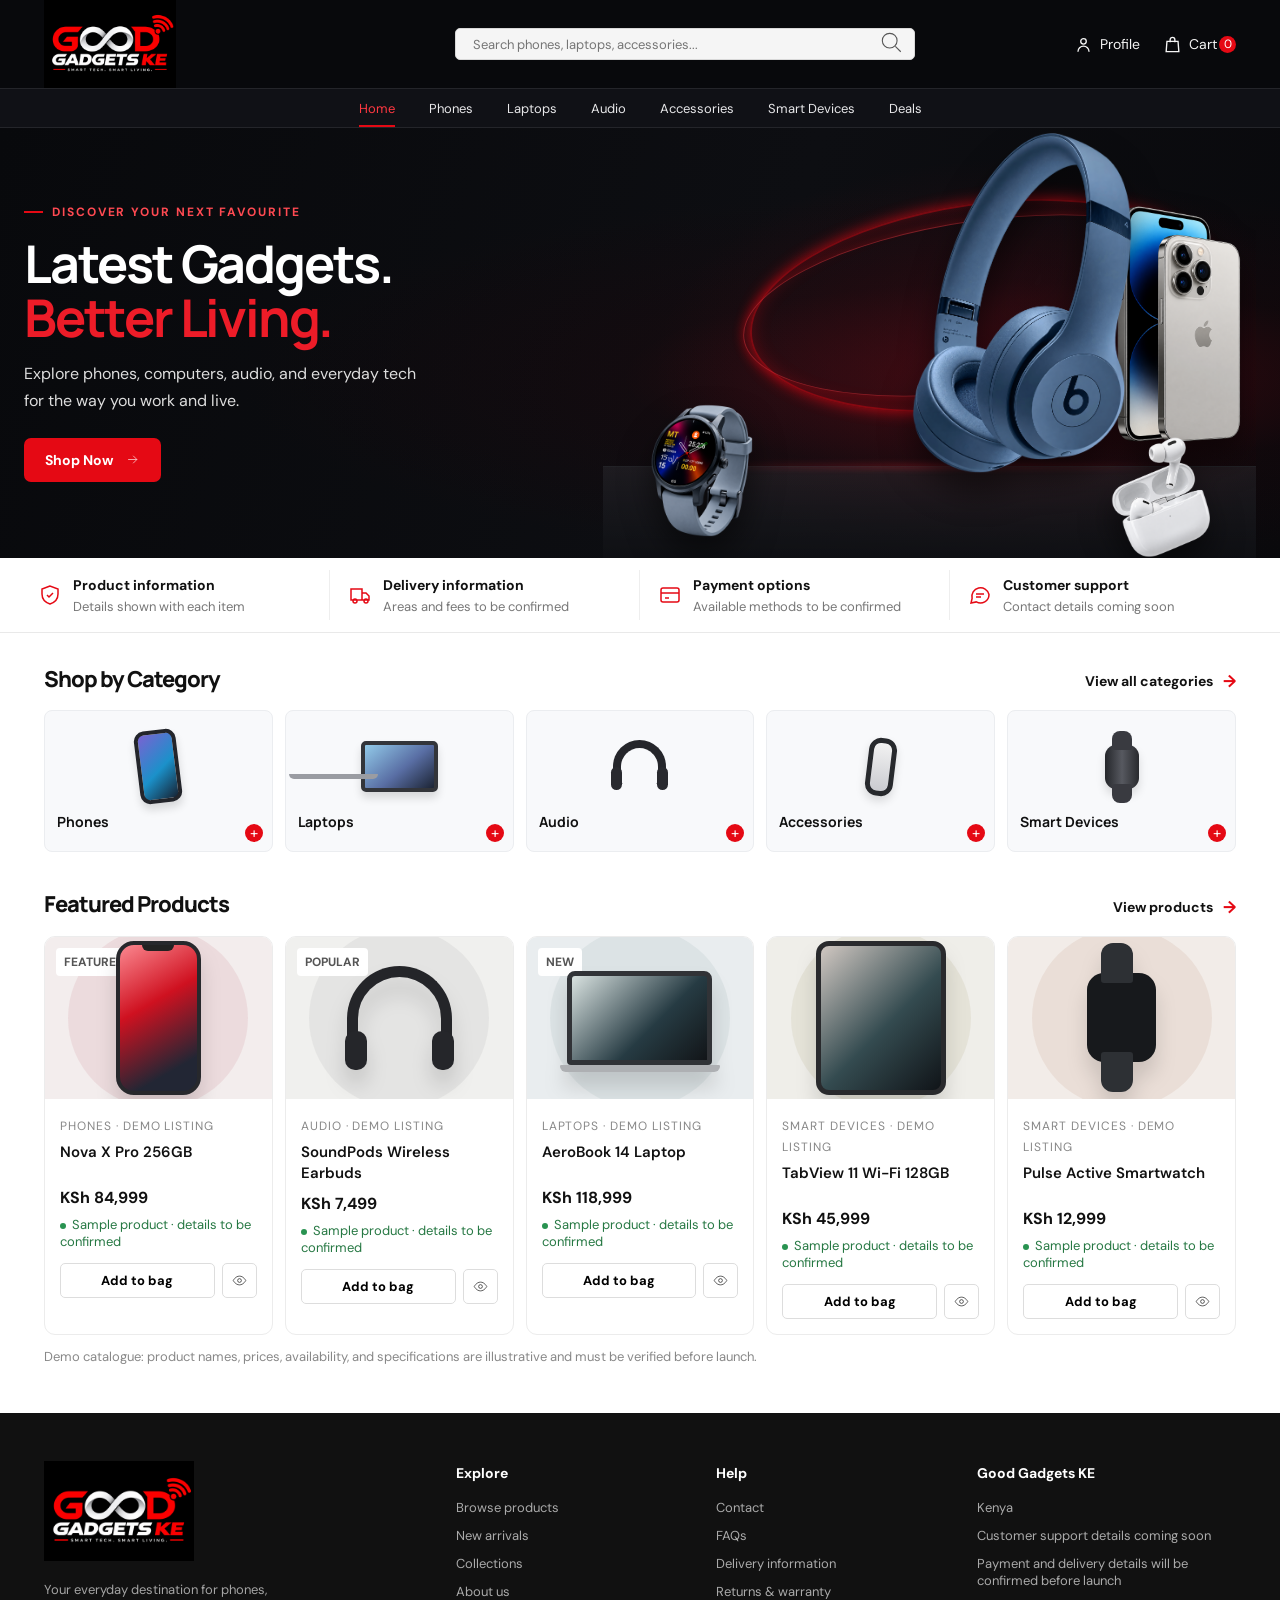
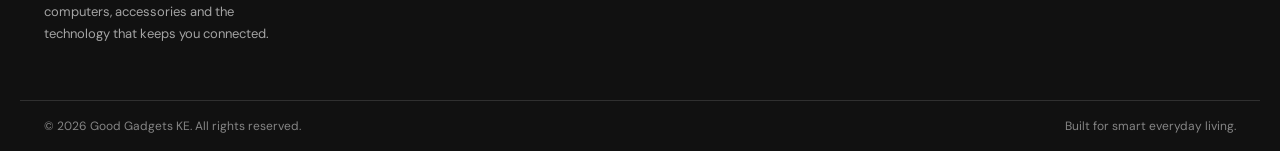
==== commit 8f8bfc45: "Refactor header and footer components, update logo functionality, and enhance cart and contact pages" ====
--- a/index.html
+++ b/index.html
@@ -2,126 +2,107 @@
 <html lang="en">
   <head>
     <meta charset="utf-8">
-    <meta name="viewport" content="width=device-width,initial-scale=1">
-    <meta name="description" content="Discover phones, laptops, audio and everyday technology at Good Gadgets KE.">
-    <title>Good Gadgets KE | Smart Tech. Smart Living.
-    </title>
-    <link rel="stylesheet" href="CSS/styles.css">
-    <script defer src="Javascript/app.js">
-    </script>
+    <meta name="viewport" content="width=device-width, initial-scale=1">
+    <meta name="description" content="Explore phones, laptops, audio, accessories, and smart devices at Good Gadgets KE.">
+    <title>Good Gadgets KE | Latest Gadgets. Better Living.</title>
+    <link rel="stylesheet" href="CSS/styles.css?v=hero-refresh-20261028">
+    <script defer src="Javascript/app.js"></script>
   </head>
   <body data-page="home">
-    <div id="site-header">
-    </div>
+    <div id="site-header"></div>
     <main>
-      <section class="hero">
+      <section class="hero home-hero">
         <div class="hero-copy">
-          <div class="eyebrow">Good gadgets. Better everyday.
-          </div>
-          <h1>Upgrade your <span>everyday.</span>
-          </h1>
-          <p>Find the phones, computers and accessories that make work, play and everything in between a little smarter.
-          </p>
-          <a class="btn btn-primary" href="shop.html">Explore the shop <svg viewBox="0 0 24 24" fill="none" stroke="currentColor"><path d="M5 12h14m-6-6 6 6-6 6"></path></svg>
+          <div class="eyebrow">Discover your next favourite</div>
+          <h1>Latest Gadgets.<br><span>Better Living.</span></h1>
+          <p>Explore phones, computers, audio, and everyday tech for the way you work and live.</p>
+          <a class="btn btn-primary" href="shop.html">
+            Shop Now
+            <svg viewBox="0 0 24 24" fill="none" stroke="currentColor" aria-hidden="true">
+              <path d="M5 12h14m-6-6 6 6-6 6"></path>
+            </svg>
           </a>
         </div>
-        <div class="hero-art" aria-label="Illustration of modern connected devices">
-          <div class="device device-tablet">
+        <div class="hero-art hero-showcase" aria-label="A studio-style display of headphones, a smartwatch, smartphone, and wireless earbuds">
+          <div class="hero-light-loop"></div>
+          <div class="hero-stage-floor" aria-hidden="true"></div>
+          <img class="hero-showcase-item showcase-watch" src="Assets/Product 15.png" alt="Smartwatch">
+          <img class="hero-showcase-item showcase-phone" src="Assets/Product 3.png" alt="Smartphone">
+          <img class="hero-showcase-item showcase-headphones" src="Assets/Product 1.png" alt="Blue wireless headphones">
+          <img class="hero-showcase-item showcase-earbuds" src="Assets/Product 4.png" alt="Wireless earbuds and charging case">
+        </div>
+      </section>
+
+      <section class="home-trust" aria-label="Store information">
+        <div class="container trust-strip">
+          <div class="trust-item">
+            <svg viewBox="0 0 24 24" aria-hidden="true"><path d="M12 3 4 6v5c0 5 3.5 8.5 8 10 4.5-1.5 8-5 8-10V6l-8-3Z"></path><path d="m9 12 2 2 4-4"></path></svg>
+            <div><strong>Product information</strong><small>Details shown with each item</small></div>
           </div>
-          <div class="device phone-art">
+          <div class="trust-item">
+            <svg viewBox="0 0 24 24" aria-hidden="true"><path d="M3 6h11v11H3zM14 10h4l3 3v4h-7zM7 20a2 2 0 1 0 0-4 2 2 0 0 0 0 4Zm11 0a2 2 0 1 0 0-4 2 2 0 0 0 0 4Z"></path></svg>
+            <div><strong>Delivery information</strong><small>Areas and fees to be confirmed</small></div>
           </div>
-          <div class="phone-orb">
+          <div class="trust-item">
+            <svg viewBox="0 0 24 24" aria-hidden="true"><rect x="3" y="5" width="18" height="14" rx="2"></rect><path d="M3 10h18m-14 5h4"></path></svg>
+            <div><strong>Payment options</strong><small>Available methods to be confirmed</small></div>
           </div>
-          <div class="hero-tag tag-one"><strong>Tech for every day</strong>Explore the demo catalogue
-          </div>
-          <div class="hero-tag tag-two"><strong>Good Gadgets KE</strong>Smart Tech. Smart Living.
+          <div class="trust-item">
+            <svg viewBox="0 0 24 24" aria-hidden="true"><path d="M21 11.5a8.5 8.5 0 0 1-12.7 7.4L3 20l1.1-4.5A8.5 8.5 0 1 1 21 11.5Z"></path><path d="M8 11h8m-8 3h5"></path></svg>
+            <div><strong>Customer support</strong><small>Contact details coming soon</small></div>
           </div>
         </div>
       </section>
-      <section class="section">
+
+      <section class="section home-categories">
         <div class="container">
           <div class="section-head">
             <div>
-              <div class="section-kicker">Find your next favourite
-              </div>
-              <h2>Shop by category
-              </h2>
+              <div class="section-kicker">Find your next favourite</div>
+              <h2>Shop by Category</h2>
             </div>
-            <a class="text-link" href="collections.html">View all categories <span>→</span>
-            </a>
+            <a class="text-link" href="collections.html">View all categories <span>→</span></a>
           </div>
           <div class="category-grid">
-            <a class="category-tile" href="shop.html?category=Phones"><strong>Phones</strong><small>Everyday essentials</small><span class="category-icon"><svg viewBox="0 0 48 48"><rect x="14" y="4" width="20" height="39" rx="4"></rect><path d="M21 8h6M22 38h4"></path></svg></span>
+            <a class="category-tile" href="shop.html?category=Phones">
+              <div class="category-art"><span class="category-phone"></span></div>
+              <strong>Phones</strong><span class="category-plus">+</span>
             </a>
-            <a class="category-tile" href="shop.html?category=Laptops"><strong>Laptops &amp; PC</strong><small>Work. Create. Play.</small><span class="category-icon"><svg viewBox="0 0 48 48"><rect x="9" y="7" width="30" height="25" rx="2"></rect><path d="M4 38h40l-4-6H8l-4 6Z"></path></svg></span>
+            <a class="category-tile" href="shop.html?category=Laptops">
+              <div class="category-art"><span class="category-laptop"></span></div>
+              <strong>Laptops</strong><span class="category-plus">+</span>
             </a>
-            <a class="category-tile" href="shop.html?category=Audio"><strong>Audio</strong><small>Find your sound</small><span class="category-icon"><svg viewBox="0 0 48 48"><path d="M9 26v-5a15 15 0 0 1 30 0v5M9 24H6v13h8V24H9Zm30 0h3v13h-8V24h5Z"></path></svg></span>
+            <a class="category-tile" href="shop.html?category=Audio">
+              <div class="category-art"><span class="category-headphones"></span></div>
+              <strong>Audio</strong><span class="category-plus">+</span>
             </a>
-            <a class="category-tile" href="shop.html"><strong>Accessories</strong><small>Little things, big help</small><span class="category-icon"><svg viewBox="0 0 48 48"><path d="M18 7v13m12-13v13M14 20h20v5a10 10 0 0 1-10 10v7m0-7v7"></path></svg></span>
+            <a class="category-tile" href="shop.html">
+              <div class="category-art"><span class="category-accessory"></span></div>
+              <strong>Accessories</strong><span class="category-plus">+</span>
             </a>
-            <a class="category-tile" href="shop.html?category=Smart%20Devices"><strong>Smart devices</strong><small>Stay connected</small><span class="category-icon"><svg viewBox="0 0 48 48"><rect x="14" y="13" width="20" height="22" rx="5"></rect><path d="M19 8v5m10-5v5M19 35v5m10-5v5M20 24h8"></path></svg></span>
+            <a class="category-tile" href="shop.html?category=Smart%20Devices">
+              <div class="category-art"><span class="category-watch"></span></div>
+              <strong>Smart Devices</strong><span class="category-plus">+</span>
             </a>
           </div>
         </div>
       </section>
-      <section class="section soft">
+
+      <section class="section home-featured">
         <div class="container">
           <div class="section-head">
             <div>
-              <div class="section-kicker">A little something for everyone
-              </div>
-              <h2>Popular picks
-              </h2>
+              <div class="section-kicker">Handpicked for your everyday</div>
+              <h2>Featured Products</h2>
             </div>
-            <a class="text-link" href="shop.html">Shop all products <span>→</span>
-            </a>
+            <a class="text-link" href="shop.html">View products <span>→</span></a>
           </div>
-          <div class="product-grid" id="home-products">
-          </div>
-          <p style="font-size:10px;color:#888;margin:15px 0 0">Demo catalogue: product names, prices, availability and specifications are illustrative and must be verified before launch.
-          </p>
+          <div class="product-grid" id="home-products" aria-live="polite"></div>
+          <p class="catalogue-note">Demo catalogue: product names, prices, availability, and specifications are illustrative and must be verified before launch.</p>
         </div>
       </section>
-      <section class="section">
-        <div class="container">
-          <div class="trust-strip">
-            <div class="trust-item"><svg viewBox="0 0 24 24"><path d="M3 6h11v11H3zM14 10h4l3 3v4h-7zM7 20a2 2 0 1 0 0-4 2 2 0 0 0 0 4Zm11 0a2 2 0 1 0 0-4 2 2 0 0 0 0 4Z"></path></svg>
-              <div><strong>Delivery details</strong><small>To be confirmed</small>
-              </div>
-            </div>
-            <div class="trust-item"><svg viewBox="0 0 24 24"><rect x="3" y="5" width="18" height="14" rx="2"></rect><path d="M3 10h18m-14 5h4"></path></svg>
-              <div><strong>Payment methods</strong><small>Coming soon</small>
-              </div>
-            </div>
-            <div class="trust-item"><svg viewBox="0 0 24 24"><path d="M12 22s8-4 8-11V5l-8-3-8 3v6c0 7 8 11 8 11Z"></path><path d="m9 12 2 2 4-4"></path></svg>
-              <div><strong>Warranty information</strong><small>Details to be confirmed</small>
-              </div>
-            </div>
-            <div class="trust-item"><svg viewBox="0 0 24 24"><path d="M21 11.5a8.5 8.5 0 0 1-12.7 7.4L3 20l1.1-4.5A8.5 8.5 0 1 1 21 11.5Z"></path><path d="M8 11h8m-8 3h5"></path></svg>
-              <div><strong>Here to help</strong><small>Support channels coming soon</small>
-              </div>
-            </div>
-          </div>
-        </div>
-      </section>
-      <section class="section" style="padding-top:0">
-        <div class="container">
-          <div class="newsletter">
-            <div>
-              <h2>Good tech starts here.
-              </h2>
-              <p>Get updates when new products and offers are ready. Newsletter signup is a preview.
-              </p>
-            </div>
-            <form><input type="email" required placeholder="Your email address" aria-label="Email address">
-              <button>Keep me posted
-              </button>
-            </form>
-          </div>
-        </div>
-      </section>
+
     </main>
-    <div id="site-footer">
-    </div>
+    <div id="site-footer"></div>
   </body>
 </html>
--- a/CSS/styles.css
+++ b/CSS/styles.css
@@ -10,6 +10,7 @@
   --content: 1240px;
   --radius: 14px;
 }
+
 * {
   box-sizing: border-box;
 }
@@ -59,7 +60,7 @@
 }
 .header-main {
   max-width: var(--content);
-  height: 83px;
+  height: 100px;
   padding: 0 24px;
   margin: auto;
   display: grid;
@@ -70,29 +71,13 @@
 .brand {
   display: flex;
   align-items: center;
-  gap: 10px;
   width: max-content;
 }
 .brand img {
-  width: 105px;
-  height: 58px;
+  display: block;
+  width: 150px;
+  height: 100px;
   object-fit: contain;
-}
-.brand-text {
-  display: flex;
-  flex-direction: column;
-  line-height: 1;
-}
-.brand-text strong {
-  font-family: Manrope, sans-serif;
-  font-size: 17px;
-  letter-spacing: -.7px;
-}
-.brand-text small {
-  margin-top: 5px;
-  font-size: 8px;
-  color: #6a6a6a;
-  letter-spacing: 1.5px;
 }
 .search-wrap {
   position: relative;
@@ -497,6 +482,65 @@
   transform: translateY(-3px);
   border-color: #d0d0d0;
 }
+.skeleton-card {
+  overflow: hidden;
+  border: 1px solid #ececec;
+  border-radius: 11px;
+  background: #fff;
+}
+.skeleton-image {
+  height: 212px;
+  background: #f1f1f1;
+}
+.skeleton-copy {
+  display: grid;
+  gap: 11px;
+  padding: 16px 15px;
+}
+.skeleton-line {
+  display: block;
+  height: 10px;
+  overflow: hidden;
+  border-radius: 5px;
+  background: #ededed;
+  position: relative;
+}
+.skeleton-line.short {
+  width: 42%;
+  height: 8px;
+}
+.skeleton-line.medium {
+  width: 74%;
+}
+.skeleton-line.price-line {
+  width: 37%;
+  height: 15px;
+  margin-top: 4px;
+}
+.skeleton-image::after,
+.skeleton-line::after {
+  content: '';
+  position: absolute;
+  inset: 0;
+  transform: translateX(-100%);
+  background: linear-gradient(90deg, transparent, #fff9, transparent);
+  animation: skeleton-shimmer 1.35s infinite;
+}
+.skeleton-image {
+  position: relative;
+  overflow: hidden;
+}
+@keyframes skeleton-shimmer {
+  to {
+    transform: translateX(100%);
+  }
+}
+@media (prefers-reduced-motion: reduce) {
+  .skeleton-image::after,
+  .skeleton-line::after {
+    animation: none;
+  }
+}
 .product-image {
   height: 212px;
   background: var(--tone, #f5f5f5);
@@ -788,9 +832,6 @@
   display: grid;
   grid-template-columns: 1.7fr 1fr 1fr 1.2fr;
   gap: 45px;
-}
-.footer-brand .brand-text strong {
-  color: #fff;
 }
 .footer-brand p {
   font-size: 11px;
@@ -1097,19 +1138,9 @@
   .menu-toggle svg {
     width: 22px;
   }
-  .brand {
-    gap: 6px;
-  }
   .brand img {
-    width: 48px;
-    height: 42px;
-  }
-  .brand-text strong {
-    font-size: 13px;
-  }
-  .brand-text small {
-    font-size: 6px;
-    letter-spacing: 1px;
+    width: 92px;
+    height: 62px;
   }
   .header-actions {
     gap: 12px;
@@ -1277,6 +1308,9 @@
   .product-image {
     height: 155px;
   }
+  .skeleton-image {
+    height: 155px;
+  }
   .product-image:before {
     width: 130px;
     height: 130px;
@@ -1453,3 +1487,826 @@
     display: block;
   }
 }
+
+/* Shared storefront header follows the supplied mockup. */
+.announcement {
+  display: none;
+}
+.site-header-dark {
+  background: #08090c;
+  border-color: #24252a;
+}
+.site-header-dark .header-main {
+  height: 88px;
+  grid-template-columns: 190px minmax(240px, 1fr) 100px;
+  gap: 28px;
+}
+.site-header-dark .brand img {
+  width: 132px;
+  height: 88px;
+}
+.site-header-dark .search-wrap input {
+  height: 32px;
+  background: #f5f5f5;
+  border-color: #d8d8d8;
+  border-radius: 5px;
+  font-size: 10px;
+}
+.site-header-dark .search-wrap button {
+  top: -1px;
+}
+.site-header-dark .search-wrap {
+  width: min(100%, 460px);
+  justify-self: center;
+}
+.site-header-dark .head-action {
+  color: #f5f5f5;
+}
+.site-header-dark .nav-row {
+  border-color: #24252a;
+  background: #101116;
+}
+.site-header-dark .nav-inner {
+  height: 38px;
+  justify-content: center;
+  gap: 34px;
+}
+.site-header-dark .nav-spacer,
+.site-header-dark .nav-note {
+  display: none;
+}
+.site-header-dark .nav-inner a {
+  color: #e8e8ea;
+  font-size: 10px;
+}
+.site-header-dark .nav-inner a:hover,
+.site-header-dark .nav-inner a.active {
+  color: #ff3841;
+}
+.site-header-dark .nav-note {
+  color: #aaa;
+  font-size: 9px;
+}
+body[data-page="home"] .home-hero {
+  max-width: none;
+  min-height: 360px;
+  margin: 0;
+  padding: 0 max(24px, calc((100vw - 1240px) / 2));
+  grid-template-columns: 1fr 1fr;
+  border-radius: 0;
+  background: radial-gradient(ellipse at 76% 54%, #27040a 0, #0b0c10 47%, #08090c 78%);
+}
+body[data-page="home"] .home-hero .hero-copy {
+  padding: 36px 15px 38px 0;
+}
+body[data-page="home"] .home-hero .eyebrow {
+  color: #ff4a52;
+  font-size: 9px;
+}
+body[data-page="home"] .home-hero h1 {
+  max-width: 440px;
+  margin: 14px 0 12px;
+  color: #fff;
+  font-size: 46px;
+  line-height: 1.08;
+  letter-spacing: -2px;
+}
+body[data-page="home"] .home-hero h1 span {
+  color: #ed1c28;
+}
+body[data-page="home"] .home-hero .hero-copy p {
+  max-width: 370px;
+  margin-bottom: 19px;
+  color: #ddd;
+  font-size: 12px;
+}
+body[data-page="home"] .home-hero .btn {
+  height: 36px;
+  padding: 0 16px;
+  border-radius: 18px;
+  font-size: 10px;
+}
+body[data-page="home"] .home-hero .hero-art {
+  min-height: 360px;
+  overflow: hidden;
+  background: transparent;
+}
+body[data-page="home"] .home-hero .hero-art::before,
+body[data-page="home"] .home-hero .hero-art::after {
+  content: none;
+}
+.hero-light-loop {
+  position: absolute;
+  width: 510px;
+  height: 215px;
+  top: 78px;
+  left: 50%;
+  border: 2px solid rgba(229, 9, 20, .85);
+  border-radius: 50%;
+  transform: translateX(-47%) rotate(-8deg);
+  box-shadow: 0 0 15px #e50914, inset 0 0 18px #e5091460;
+}
+.hero-light-loop::after {
+  position: absolute;
+  inset: 15px -9px;
+  border: 1px solid rgba(255, 55, 65, .55);
+  border-radius: 50%;
+  content: '';
+  box-shadow: 0 0 12px #e5091477;
+}
+.hero-laptop {
+  position: absolute;
+  z-index: 1;
+  right: 5%;
+  bottom: 36px;
+  width: 235px;
+  height: 148px;
+  padding: 7px;
+  border: 2px solid #8c8e97;
+  border-radius: 12px 12px 5px 5px;
+  background: #17191f;
+  box-shadow: 0 18px 22px #0009;
+  transform: rotate(7deg);
+}
+.hero-laptop::after {
+  position: absolute;
+  right: -13px;
+  bottom: -10px;
+  left: -13px;
+  height: 9px;
+  border-radius: 2px 2px 9px 9px;
+  background: linear-gradient(#aaa, #505159);
+  content: '';
+}
+.hero-laptop-screen {
+  width: 100%;
+  height: 100%;
+  border-radius: 6px;
+  background: radial-gradient(ellipse at 66% 52%, #d82449 0, #712549 22%, #182438 58%, #060a12 100%);
+}
+.hero-phone {
+  position: absolute;
+  z-index: 2;
+  width: 112px;
+  height: 218px;
+  border: 5px solid #32343b;
+  border-radius: 24px;
+  box-shadow: 0 18px 22px #0009;
+}
+.hero-phone::before {
+  position: absolute;
+  inset: 5px;
+  border-radius: 16px;
+  background: linear-gradient(142deg, #bdb7d2 0, #4a3d75 27%, #dd1733 56%, #0d1421 100%);
+  content: '';
+}
+.hero-phone::after {
+  position: absolute;
+  top: 5px;
+  left: 34px;
+  width: 37px;
+  height: 9px;
+  border-radius: 0 0 8px 8px;
+  background: #191a20;
+  content: '';
+}
+.hero-phone-back {
+  top: 54px;
+  right: 31%;
+  transform: rotate(-10deg);
+}
+.hero-phone-front {
+  top: 75px;
+  right: 12%;
+  width: 100px;
+  height: 197px;
+  transform: rotate(10deg);
+}
+.hero-phone-front::before {
+  background: linear-gradient(140deg, #59a9df, #7141a8 48%, #10111a 100%);
+}
+.hero-earbuds {
+  position: absolute;
+  z-index: 3;
+  bottom: 33px;
+  left: 16%;
+  width: 73px;
+  height: 47px;
+  border-radius: 20px 20px 16px 16px;
+  background: linear-gradient(145deg, #f9f9fa, #999ba2);
+  box-shadow: 0 10px 18px #0009;
+  transform: rotate(-7deg);
+}
+.hero-earbuds span {
+  position: absolute;
+  top: -30px;
+  left: 14px;
+  width: 18px;
+  height: 46px;
+  border-radius: 12px;
+  background: linear-gradient(90deg, #eee, #fff, #aeb0b5);
+}
+.hero-earbuds span:last-child {
+  top: -23px;
+  left: 43px;
+  height: 38px;
+  transform: rotate(14deg);
+}
+.hero-watch {
+  position: absolute;
+  z-index: 3;
+  bottom: 26px;
+  left: 38%;
+  width: 49px;
+  height: 76px;
+  border-radius: 17px;
+  background: linear-gradient(90deg, #24252a, #4a4b50, #222328);
+  box-shadow: 0 10px 18px #0009;
+  transform: rotate(13deg);
+}
+.hero-watch::before,
+.hero-watch::after {
+  position: absolute;
+  left: 9px;
+  width: 30px;
+  height: 30px;
+  background: #303136;
+  content: '';
+}
+.hero-watch::before {
+  top: -23px;
+  border-radius: 12px 12px 3px 3px;
+}
+.hero-watch::after {
+  bottom: -23px;
+  border-radius: 3px 3px 12px 12px;
+}
+.hero-watch span {
+  position: absolute;
+  z-index: 1;
+  inset: 8px 5px;
+  border-radius: 10px;
+  background: radial-gradient(circle at 50% 40%, #f52d45, #181a22 70%);
+}
+body[data-page="home"] .home-trust {
+  border-bottom: 1px solid #e9e9e9;
+  background: #fff;
+}
+body[data-page="home"] .home-trust .trust-strip {
+  min-height: 74px;
+  padding: 12px 0;
+  border: 0;
+  border-radius: 0;
+}
+body[data-page="home"] .home-trust .trust-item {
+  justify-content: flex-start;
+  padding-left: 18px;
+}
+body[data-page="home"] .home-trust .trust-item svg {
+  width: 24px;
+  height: 24px;
+}
+body[data-page="home"] .home-categories {
+  padding: 34px 0 40px;
+  background: #fff;
+}
+body[data-page="home"] .home-categories .section-head,
+body[data-page="home"] .home-featured .section-head {
+  margin-bottom: 18px;
+}
+body[data-page="home"] .home-categories h2,
+body[data-page="home"] .home-featured h2 {
+  font-size: 22px;
+}
+body[data-page="home"] .home-categories .section-kicker,
+body[data-page="home"] .home-featured .section-kicker {
+  display: none;
+}
+body[data-page="home"] .home-categories .category-grid {
+  grid-template-columns: repeat(5, minmax(0, 1fr));
+  gap: 12px;
+}
+body[data-page="home"] .home-categories .category-tile {
+  min-height: 142px;
+  padding: 10px 12px 12px;
+  border-color: #ebedf0;
+  border-radius: 8px;
+  background: #f8f9fb;
+}
+body[data-page="home"] .home-categories .category-tile strong {
+  font-size: 11px;
+}
+.category-art {
+  height: 91px;
+  display: grid;
+  place-items: center;
+  position: relative;
+}
+.category-phone {
+  width: 42px;
+  height: 73px;
+  border: 4px solid #23252b;
+  border-radius: 10px;
+  background: linear-gradient(140deg, #7a62d2, #1b91ca 55%, #172131);
+  box-shadow: 0 6px 9px #0002;
+  transform: rotate(-7deg);
+}
+.category-laptop {
+  width: 77px;
+  height: 51px;
+  border: 4px solid #33353a;
+  border-radius: 5px;
+  background: linear-gradient(140deg, #92cae9, #596ea4 55%, #1c2434);
+  box-shadow: 0 6px 9px #0002;
+}
+.category-laptop::after {
+  position: absolute;
+  top: 53px;
+  left: -9px;
+  width: 89px;
+  height: 5px;
+  border-radius: 0 0 8px 8px;
+  background: #9a9ca2;
+  content: '';
+}
+.category-headphones {
+  width: 53px;
+  height: 53px;
+  border: 8px solid #25262b;
+  border-bottom-color: transparent;
+  border-radius: 32px 32px 16px 16px;
+  position: relative;
+}
+.category-headphones::before,
+.category-headphones::after {
+  position: absolute;
+  bottom: -5px;
+  width: 11px;
+  height: 23px;
+  border-radius: 7px;
+  background: #292a2f;
+  content: '';
+}
+.category-headphones::before {
+  left: -10px;
+}
+.category-headphones::after {
+  right: -10px;
+}
+.category-accessory {
+  width: 28px;
+  height: 58px;
+  border: 5px solid #27292d;
+  border-radius: 12px;
+  background: linear-gradient(#f2f2f2, #cacbd0);
+  box-shadow: 0 5px 10px #0002;
+  transform: rotate(7deg);
+}
+.category-watch {
+  width: 34px;
+  height: 44px;
+  border-radius: 11px;
+  background: linear-gradient(90deg, #24262a, #575960, #292a2e);
+  box-shadow: 0 6px 10px #0002;
+  position: relative;
+}
+.category-watch::before,
+.category-watch::after {
+  position: absolute;
+  left: 7px;
+  width: 20px;
+  height: 19px;
+  background: #393a40;
+  content: '';
+}
+.category-watch::before {
+  top: -14px;
+  border-radius: 8px 8px 2px 2px;
+}
+.category-watch::after {
+  bottom: -14px;
+  border-radius: 2px 2px 8px 8px;
+}
+body[data-page="home"] .home-categories .category-plus {
+  position: absolute;
+  right: 9px;
+  bottom: 9px;
+  width: 18px;
+  height: 18px;
+  display: grid;
+  place-items: center;
+  border-radius: 50%;
+  background: var(--red);
+  color: #fff;
+  font-size: 15px;
+  line-height: 1;
+}
+body[data-page="home"] .home-featured {
+  padding: 0 0 48px;
+  background: #fff;
+}
+body[data-page="home"] .home-featured .product-grid {
+  grid-template-columns: repeat(5, minmax(0, 1fr));
+  gap: 12px;
+}
+body[data-page="home"] .home-featured .product-image {
+  height: 162px;
+}
+body[data-page="home"] .home-featured .skeleton-image {
+  height: 162px;
+}
+body[data-page="home"] .catalogue-note {
+  margin: 13px 0 0;
+  color: #888;
+  font-size: 9px;
+}
+body[data-page="home"] .site-footer {
+  margin-top: 0;
+}
+@media (max-width: 900px) {
+  .site-header-dark .header-main {
+    grid-template-columns: 160px minmax(170px, 1fr) 90px;
+    gap: 16px;
+  }
+  .site-header-dark .nav-inner {
+    gap: 20px;
+  }
+  body[data-page="home"] .home-hero {
+    padding-inline: 24px;
+  }
+  body[data-page="home"] .home-hero h1 {
+    font-size: 40px;
+  }
+  body[data-page="home"] .hero-light-loop {
+    width: 420px;
+    height: 190px;
+    left: 47%;
+  }
+  body[data-page="home"] .hero-laptop {
+    right: 0;
+    width: 200px;
+  }
+  body[data-page="home"] .hero-phone-back {
+    right: 30%;
+  }
+  body[data-page="home"] .hero-phone-front {
+    right: 8%;
+  }
+  body[data-page="home"] .home-featured .product-grid {
+    grid-template-columns: repeat(3, minmax(0, 1fr));
+  }
+}
+@media (max-width: 620px) {
+  .site-header-dark .header-main {
+    height: auto;
+    min-height: 66px;
+    grid-template-columns: 30px 1fr auto;
+    gap: 8px;
+  }
+  .site-header-dark .brand img {
+    width: 92px;
+    height: 62px;
+  }
+  .site-header-dark .menu-toggle {
+    color: #fff;
+  }
+  .site-header-dark .nav-row.open {
+    background: #101116;
+  }
+  .site-header-dark .nav-inner {
+    gap: 0 18px;
+  }
+  body[data-page="home"] .home-hero {
+    min-height: 0;
+    padding-inline: 18px;
+    grid-template-columns: 1fr;
+  }
+  body[data-page="home"] .home-hero .hero-copy {
+    padding: 28px 0 0;
+  }
+  body[data-page="home"] .home-hero h1 {
+    font-size: 37px;
+  }
+  body[data-page="home"] .home-hero .hero-art {
+    min-height: 245px;
+  }
+  body[data-page="home"] .hero-light-loop {
+    top: 51px;
+    left: 50%;
+    width: 350px;
+    height: 160px;
+  }
+  body[data-page="home"] .hero-laptop {
+    right: 1%;
+    bottom: 30px;
+    width: 170px;
+    height: 112px;
+  }
+  body[data-page="home"] .hero-phone {
+    top: 27px;
+    width: 80px;
+    height: 160px;
+    border-radius: 19px;
+  }
+  body[data-page="home"] .hero-phone::before {
+    border-radius: 12px;
+  }
+  body[data-page="home"] .hero-phone::after {
+    left: 23px;
+    width: 28px;
+    height: 7px;
+  }
+  body[data-page="home"] .hero-phone-back {
+    right: 34%;
+  }
+  body[data-page="home"] .hero-phone-front {
+    top: 48px;
+    right: 12%;
+    width: 72px;
+    height: 145px;
+  }
+  body[data-page="home"] .hero-earbuds {
+    bottom: 18px;
+    left: 9%;
+    transform: scale(.8) rotate(-7deg);
+  }
+  body[data-page="home"] .hero-watch {
+    bottom: 15px;
+    left: 34%;
+    transform: scale(.8) rotate(13deg);
+  }
+  body[data-page="home"] .home-trust .trust-strip {
+    grid-template-columns: repeat(2, minmax(0, 1fr));
+    gap: 14px 8px;
+    padding: 16px 0;
+  }
+  body[data-page="home"] .home-trust .trust-item {
+    padding-left: 6px;
+    border: 0;
+  }
+  body[data-page="home"] .home-trust .trust-item strong {
+    font-size: 9px;
+  }
+  body[data-page="home"] .home-trust .trust-item small {
+    font-size: 8px;
+  }
+  body[data-page="home"] .home-categories {
+    padding: 30px 0;
+  }
+  body[data-page="home"] .home-categories .category-grid {
+    grid-template-columns: repeat(2, minmax(0, 1fr));
+    gap: 9px;
+  }
+  body[data-page="home"] .home-categories .category-tile {
+    min-height: 134px;
+  }
+  body[data-page="home"] .home-featured .product-grid {
+    grid-template-columns: repeat(2, minmax(0, 1fr));
+    gap: 9px;
+  }
+  body[data-page="home"] .home-featured .product-image,
+  body[data-page="home"] .home-featured .skeleton-image {
+    height: 145px;
+  }
+}
+
+/* Homepage hero product image showcase */
+body[data-page="home"] .hero-showcase {
+  isolation: isolate;
+  display: block;
+  overflow: hidden;
+}
+body[data-page="home"] .hero-showcase-item {
+  position: absolute;
+  display: block;
+  width: auto;
+  max-width: 58%;
+  height: auto;
+  object-fit: contain;
+  filter: drop-shadow(0 18px 16px rgba(0, 0, 0, .55));
+}
+body[data-page="home"] .showcase-phone {
+  z-index: 1;
+  right: 0;
+  top: 58px;
+  height: 244px;
+}
+body[data-page="home"] .showcase-headphones {
+  z-index: 3;
+  right: 16%;
+  top: 4px;
+  height: 326px;
+}
+body[data-page="home"] .showcase-watch {
+  z-index: 4;
+  left: 6%;
+  bottom: 16px;
+  height: 154px;
+}
+body[data-page="home"] .showcase-earbuds {
+  z-index: 5;
+  right: 6%;
+  bottom: 0;
+  height: 140px;
+}
+@media (max-width: 900px) {
+  body[data-page="home"] .showcase-phone { right: -5%; top: 72px; height: 208px; }
+  body[data-page="home"] .showcase-headphones { right: 14%; top: 20px; height: 282px; }
+  body[data-page="home"] .showcase-watch { left: 2%; bottom: 13px; height: 136px; }
+  body[data-page="home"] .showcase-earbuds { right: 3%; bottom: 2px; height: 122px; }
+}
+@media (max-width: 620px) {
+  body[data-page="home"] .hero-showcase {
+    min-height: 250px;
+    overflow: hidden;
+  }
+  body[data-page="home"] .hero-showcase-item {
+    max-width: 62%;
+  }
+  body[data-page="home"] .showcase-phone { right: -3%; top: 40px; height: 170px; }
+  body[data-page="home"] .showcase-headphones { right: 17%; top: 4px; height: 222px; }
+  body[data-page="home"] .showcase-watch { left: 7%; bottom: 9px; height: 106px; }
+  body[data-page="home"] .showcase-earbuds { right: 8%; bottom: 0; height: 96px; }
+}
+
+/* Keep storefront text comfortable to read across pages. */
+.announcement { font-size: 13px; }
+.site-header-dark .nav-inner a { font-size: 13px; }
+.site-header-dark .search-wrap input { font-size: 13px; }
+.head-action { font-size: 14px; }
+.cart-count { font-size: 12px; }
+.eyebrow,
+.section-kicker { font-size: 12px; }
+.home-hero .eyebrow { font-size: 12px; }
+.home-hero .hero-copy p { font-size: 15px; }
+body[data-page="home"] .home-hero .eyebrow { font-size: 12px; }
+body[data-page="home"] .home-hero .hero-copy p { font-size: 15px; }
+.text-link { font-size: 14px; }
+.category-tile strong { font-size: 14px; }
+.category-tile small { font-size: 13px; }
+.home-categories .category-tile strong { font-size: 14px; }
+body[data-page="home"] .home-categories .category-tile strong { font-size: 14px; }
+.product-category,
+.product-badge { font-size: 12px; }
+.product-info h3 { font-size: 15px; }
+.price { font-size: 16px; }
+.stock { font-size: 13px; }
+.add-btn { font-size: 13px; }
+.trust-item strong { font-size: 14px; }
+.trust-item small { font-size: 13px; }
+.home-trust .trust-item strong { font-size: 14px; }
+.home-trust .trust-item small { font-size: 13px; }
+body[data-page="home"] .home-trust .trust-item strong { font-size: 14px; }
+body[data-page="home"] .home-trust .trust-item small { font-size: 13px; }
+.footer-brand p,
+.footer-col a,
+.footer-col p { font-size: 13px; }
+.footer-col h4 { font-size: 14px; }
+.footer-bottom { font-size: 12px; }
+.breadcrumb { font-size: 13px; }
+.page-hero p,
+.info-content p { font-size: 15px; }
+.filter-head { font-size: 15px; }
+.filter-group h4,
+.filter-option,
+.shop-toolbar p,
+.shop-toolbar select { font-size: 14px; }
+.contact-form label,
+.contact-form input,
+.contact-form textarea { font-size: 14px; }
+.cart-row,
+.summary-line { font-size: 14px; }
+.cart-empty p { font-size: 15px; }
+.catalogue-note { font-size: 13px; }
+body[data-page="home"] .catalogue-note { font-size: 13px; }
+.trust-strip .trust-item strong { font-size: 14px; }
+.trust-strip .trust-item small { font-size: 13px; }
+
+/* Homepage hero refresh */
+body[data-page="home"] .home-hero {
+  min-height: 430px;
+  grid-template-columns: .94fr 1.06fr;
+  background:
+    radial-gradient(ellipse at 79% 58%, rgba(128, 8, 20, .4) 0, rgba(35, 5, 10, .27) 27%, transparent 54%),
+    linear-gradient(108deg, #08090c 0%, #0d0e12 58%, #09090c 100%);
+}
+body[data-page="home"] .home-hero .hero-copy {
+  padding: 46px 8px 46px 0;
+}
+body[data-page="home"] .home-hero h1 {
+  max-width: 480px;
+  margin: 17px 0 16px;
+  font-size: 52px;
+  line-height: 1.04;
+  letter-spacing: -2.2px;
+}
+body[data-page="home"] .home-hero .hero-copy p {
+  max-width: 405px;
+  margin-bottom: 24px;
+  font-size: 16px;
+  line-height: 1.65;
+}
+body[data-page="home"] .home-hero .btn {
+  height: 44px;
+  padding-inline: 20px;
+  border-radius: 7px;
+  font-size: 14px;
+}
+body[data-page="home"] .home-hero .hero-art {
+  min-height: 430px;
+  background: radial-gradient(ellipse at 60% 55%, rgba(77, 12, 21, .45), transparent 61%);
+}
+body[data-page="home"] .hero-showcase {
+  overflow: hidden;
+}
+body[data-page="home"] .hero-stage-floor {
+  position: absolute;
+  z-index: 0;
+  right: -10%;
+  bottom: 0;
+  left: -10%;
+  height: 92px;
+  border-top: 1px solid rgba(255, 255, 255, .08);
+  background: linear-gradient(180deg, rgba(55, 56, 62, .34), rgba(14, 15, 19, .92));
+  transform: perspective(260px) rotateX(8deg);
+  transform-origin: top;
+}
+body[data-page="home"] .hero-stage-floor::before {
+  position: absolute;
+  top: -2px;
+  left: 18%;
+  width: 64%;
+  height: 3px;
+  content: '';
+  background: linear-gradient(90deg, transparent, rgba(226, 32, 46, .55), transparent);
+  filter: blur(3px);
+}
+body[data-page="home"] .hero-light-loop {
+  top: 75px;
+  left: 56%;
+  width: 470px;
+  height: 205px;
+  border-color: rgba(229, 9, 20, .62);
+  opacity: .78;
+}
+body[data-page="home"] .hero-showcase-item {
+  max-width: 58%;
+}
+body[data-page="home"] .showcase-phone {
+  right: -1%;
+  top: 69px;
+  height: 255px;
+}
+body[data-page="home"] .showcase-headphones {
+  right: 19%;
+  top: 5px;
+  height: 340px;
+}
+body[data-page="home"] .showcase-watch {
+  left: 7%;
+  bottom: 12px;
+  height: 157px;
+}
+body[data-page="home"] .showcase-earbuds {
+  right: 7%;
+  bottom: -5px;
+  height: 132px;
+}
+@media (max-width: 900px) {
+  body[data-page="home"] .home-hero { min-height: 390px; }
+  body[data-page="home"] .home-hero .hero-copy { padding: 34px 8px 34px 0; }
+  body[data-page="home"] .home-hero h1 { font-size: 44px; }
+  body[data-page="home"] .home-hero .hero-art { min-height: 390px; }
+  body[data-page="home"] .showcase-phone { right: -5%; top: 75px; height: 218px; }
+  body[data-page="home"] .showcase-headphones { right: 15%; top: 20px; height: 294px; }
+  body[data-page="home"] .showcase-watch { left: 2%; bottom: 12px; height: 136px; }
+  body[data-page="home"] .showcase-earbuds { right: 3%; bottom: -1px; height: 119px; }
+}
+@media (max-width: 620px) {
+  body[data-page="home"] .home-hero {
+    min-height: 0;
+    grid-template-columns: 1fr;
+    background:
+      radial-gradient(ellipse at 65% 75%, rgba(100, 7, 19, .38), transparent 54%),
+      linear-gradient(150deg, #08090c, #101116 70%, #09090c);
+  }
+  body[data-page="home"] .home-hero .hero-copy { padding: 30px 0 4px; }
+  body[data-page="home"] .home-hero h1 { font-size: 40px; }
+  body[data-page="home"] .home-hero .hero-copy p { font-size: 15px; }
+  body[data-page="home"] .home-hero .hero-art {
+    min-height: 270px;
+    margin-inline: -4px;
+  }
+  body[data-page="home"] .hero-stage-floor { height: 65px; }
+  body[data-page="home"] .hero-light-loop {
+    top: 44px;
+    left: 58%;
+    width: 320px;
+    height: 145px;
+  }
+  body[data-page="home"] .hero-showcase-item { max-width: 62%; }
+  body[data-page="home"] .showcase-phone { right: -2%; top: 39px; height: 177px; }
+  body[data-page="home"] .showcase-headphones { right: 22%; top: 0; height: 232px; }
+  body[data-page="home"] .showcase-watch { left: 11%; bottom: 8px; height: 105px; }
+  body[data-page="home"] .showcase-earbuds { right: 7%; bottom: -3px; height: 93px; }
+}
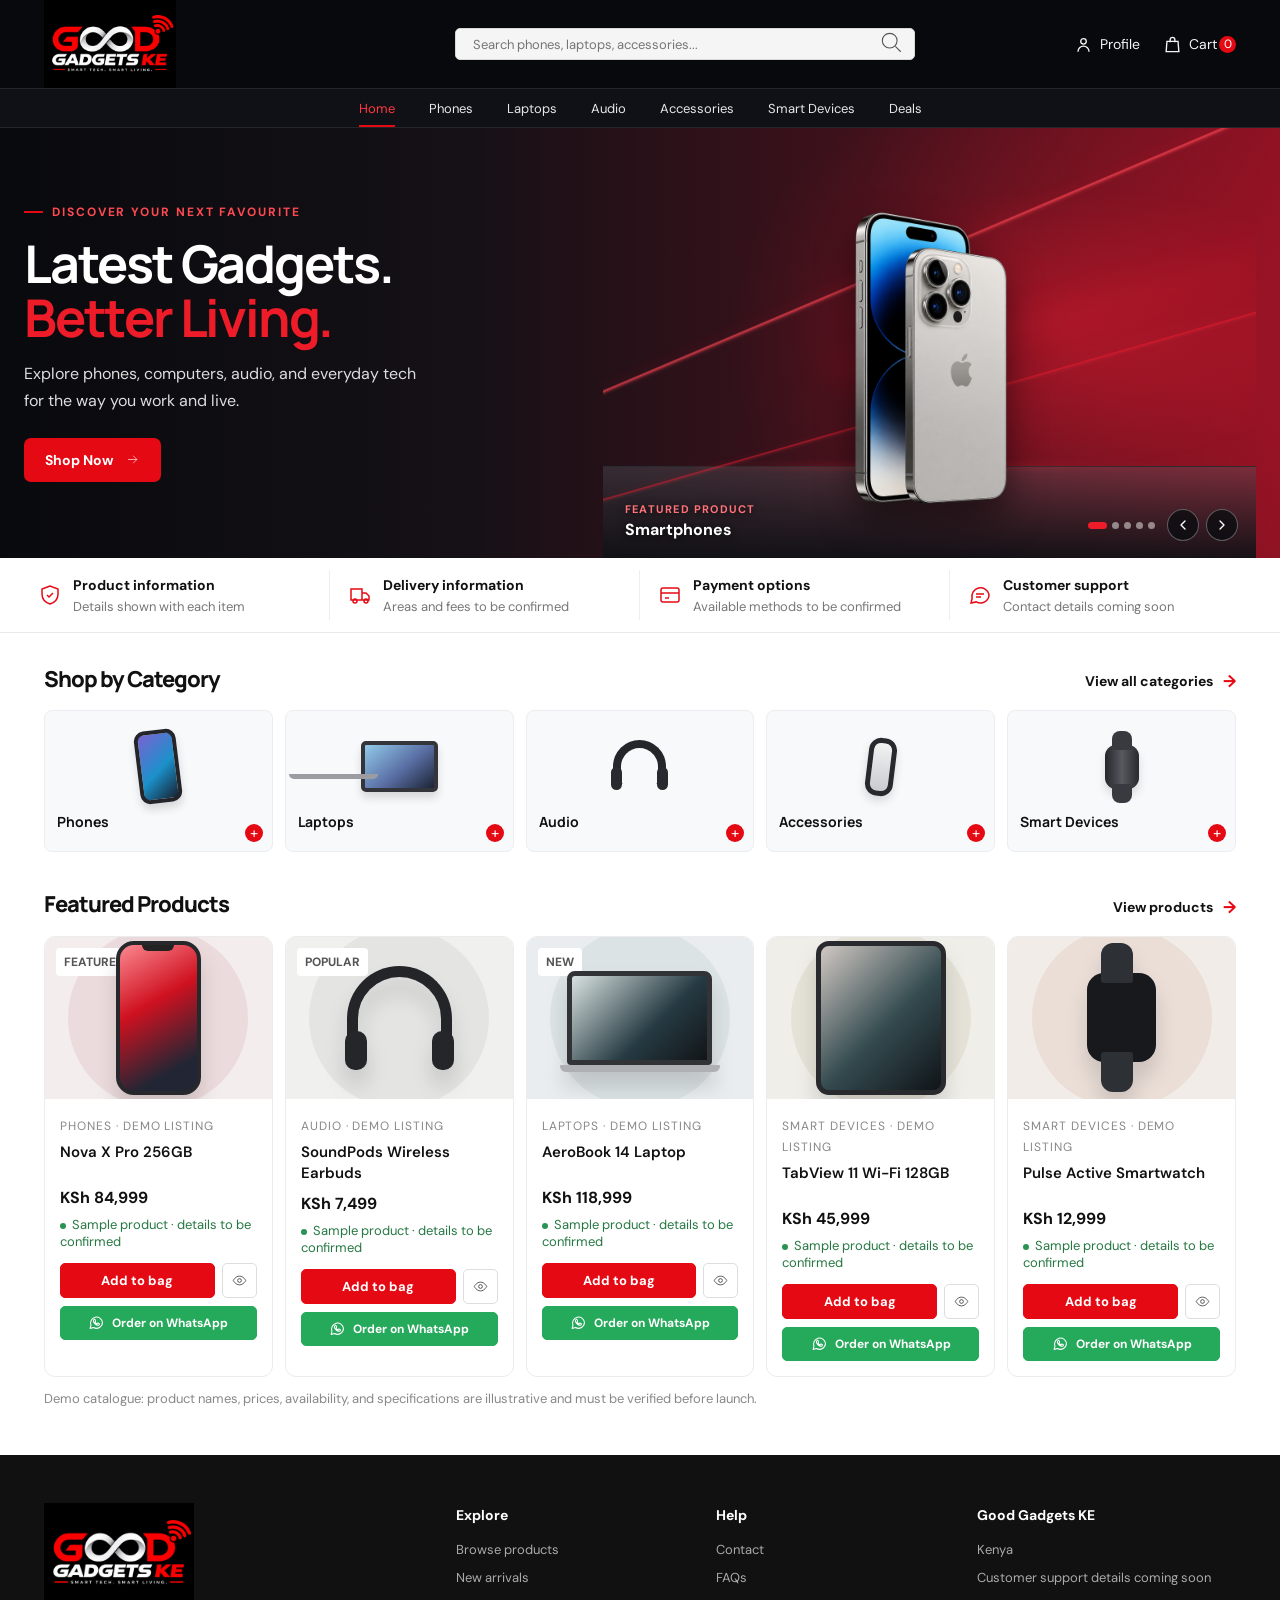
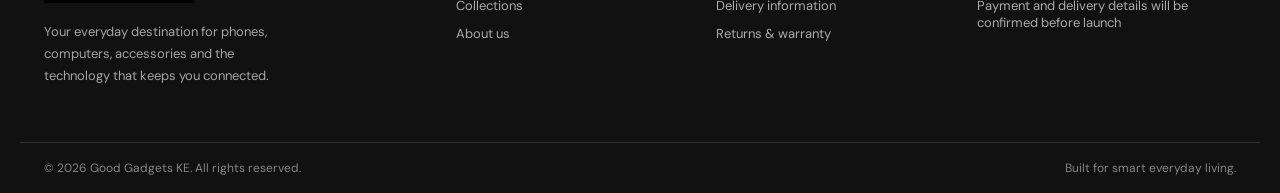
==== commit 8ba656c6: "Add product images, enhance shop layout, and implement hero slideshow - Added new product images for" ====
--- a/index.html
+++ b/index.html
@@ -5,8 +5,8 @@
     <meta name="viewport" content="width=device-width, initial-scale=1">
     <meta name="description" content="Explore phones, laptops, audio, accessories, and smart devices at Good Gadgets KE.">
     <title>Good Gadgets KE | Latest Gadgets. Better Living.</title>
-    <link rel="stylesheet" href="CSS/styles.css?v=hero-refresh-20261028">
-    <script defer src="Javascript/app.js"></script>
+    <link rel="stylesheet" href="CSS/styles.css?v=hero-gradient-20261029">
+    <script defer src="Javascript/app.js?v=hero-slideshow-20261029"></script>
   </head>
   <body data-page="home">
     <div id="site-header"></div>
@@ -23,13 +23,40 @@
             </svg>
           </a>
         </div>
-        <div class="hero-art hero-showcase" aria-label="A studio-style display of headphones, a smartwatch, smartphone, and wireless earbuds">
+        <div class="hero-art hero-showcase" aria-label="Featured product slideshow">
           <div class="hero-light-loop"></div>
           <div class="hero-stage-floor" aria-hidden="true"></div>
-          <img class="hero-showcase-item showcase-watch" src="Assets/Product 15.png" alt="Smartwatch">
-          <img class="hero-showcase-item showcase-phone" src="Assets/Product 3.png" alt="Smartphone">
-          <img class="hero-showcase-item showcase-headphones" src="Assets/Product 1.png" alt="Blue wireless headphones">
-          <img class="hero-showcase-item showcase-earbuds" src="Assets/Product 4.png" alt="Wireless earbuds and charging case">
+          <div class="hero-slider" id="hero-slider" aria-label="Featured products" aria-live="polite">
+            <article class="hero-slide slide-phone is-active" aria-hidden="false">
+              <img src="Assets/Product 3.png" alt="Smartphone">
+              <div class="hero-slide-caption"><span>Featured product</span><strong>Smartphones</strong></div>
+            </article>
+            <article class="hero-slide slide-headphones" aria-hidden="true">
+              <img src="Assets/Product 1.png" alt="Blue wireless headphones">
+              <div class="hero-slide-caption"><span>Featured product</span><strong>Wireless headphones</strong></div>
+            </article>
+            <article class="hero-slide slide-laptop" aria-hidden="true">
+              <img src="Assets/Product 2.png" alt="Laptop">
+              <div class="hero-slide-caption"><span>Featured product</span><strong>Laptops &amp; computers</strong></div>
+            </article>
+            <article class="hero-slide slide-earbuds" aria-hidden="true">
+              <img src="Assets/Product 4.png" alt="Wireless earbuds and charging case">
+              <div class="hero-slide-caption"><span>Featured product</span><strong>Wireless earbuds</strong></div>
+            </article>
+            <article class="hero-slide slide-watch" aria-hidden="true">
+              <img src="Assets/Product 15.png" alt="Smartwatch">
+              <div class="hero-slide-caption"><span>Featured product</span><strong>Smartwatches</strong></div>
+            </article>
+          </div>
+          <div class="hero-slider-controls" aria-label="Slideshow controls">
+            <div class="hero-slider-dots" id="hero-slider-dots"></div>
+            <button class="hero-slider-arrow" type="button" data-slide-step="-1" aria-label="Previous product">
+              <svg viewBox="0 0 24 24" aria-hidden="true"><path d="m15 18-6-6 6-6"></path></svg>
+            </button>
+            <button class="hero-slider-arrow" type="button" data-slide-step="1" aria-label="Next product">
+              <svg viewBox="0 0 24 24" aria-hidden="true"><path d="m9 18 6-6-6-6"></path></svg>
+            </button>
+          </div>
         </div>
       </section>
 
--- a/CSS/styles.css
+++ b/CSS/styles.css
@@ -719,16 +719,17 @@
 .add-btn {
   flex: 1;
   height: 35px;
-  border: 1px solid #ddd;
+  border: 1px solid var(--red);
   border-radius: 5px;
-  background: #fff;
+  background: var(--red);
+  color: #fff;
   font-size: 10px;
   font-weight: 700;
 }
 .add-btn:hover {
-  background: #111;
+  background: var(--deep);
   color: #fff;
-  border-color: #111;
+  border-color: var(--deep);
 }
 .quick-view {
   width: 35px;
@@ -2310,3 +2311,386 @@
   body[data-page="home"] .showcase-watch { left: 11%; bottom: 8px; height: 105px; }
   body[data-page="home"] .showcase-earbuds { right: 7%; bottom: -3px; height: 93px; }
 }
+
+/* Shop listing page layout follows the product listing mockup. */
+body[data-page="shop"] .shop-layout {
+  grid-template-columns: 224px minmax(0, 1fr);
+  align-items: start;
+  gap: 28px;
+  padding-top: 24px;
+  padding-bottom: 48px;
+}
+body[data-page="shop"] .filters {
+  display: block;
+  height: auto;
+  padding: 0 20px 0 0;
+  border: 0;
+  border-right: 1px solid #ececef;
+  border-radius: 0;
+}
+body[data-page="shop"] .filter-section {
+  padding: 0 0 17px;
+  margin-bottom: 16px;
+  border-bottom: 1px solid #ececef;
+}
+body[data-page="shop"] .filter-section:last-child { border-bottom: 0; }
+body[data-page="shop"] .filter-section h2 {
+  margin: 0 0 10px;
+  color: #22232a;
+  font-size: 14px;
+  font-weight: 700;
+}
+body[data-page="shop"] .filter-option {
+  gap: 8px;
+  margin: 8px 0;
+  color: #53545c;
+  font-size: 13px;
+}
+body[data-page="shop"] .filter-option input {
+  width: 14px;
+  height: 14px;
+  margin: 0;
+  accent-color: #ed1c28;
+}
+body[data-page="shop"] .shop-heading {
+  display: flex;
+  align-items: flex-end;
+  justify-content: space-between;
+  gap: 20px;
+  padding: 0 0 14px;
+  border-bottom: 1px solid #ececef;
+}
+body[data-page="shop"] .shop-heading h1 {
+  margin: 0 0 4px;
+  color: #191a20;
+  font: 700 26px/1.2 Manrope, sans-serif;
+  letter-spacing: -.6px;
+}
+body[data-page="shop"] .shop-heading p {
+  margin: 0;
+  color: #666872;
+  font-size: 13px;
+}
+body[data-page="shop"] .sort-control {
+  display: flex;
+  flex: 0 0 auto;
+  align-items: center;
+  gap: 8px;
+  color: #55565e;
+  font-size: 12px;
+}
+body[data-page="shop"] .sort-control select {
+  min-height: 34px;
+  padding: 0 28px 0 10px;
+  border: 1px solid #dddfe4;
+  border-radius: 5px;
+  background-color: #fff;
+  color: #303139;
+  font-size: 12px;
+}
+body[data-page="shop"] .shop-toolbar {
+  min-height: 45px;
+  margin: 0 0 12px;
+  padding: 7px 0 9px;
+  border: 0;
+}
+body[data-page="shop"] .shop-toolbar p {
+  color: #757680;
+  font-size: 12px;
+}
+body[data-page="shop"] #shop-search {
+  width: 190px;
+  height: 32px;
+  padding: 0 10px;
+  border: 1px solid #e1e2e6;
+  border-radius: 5px;
+  background: #fff;
+  color: #222;
+  font-size: 12px;
+}
+body[data-page="shop"] .shop-products {
+  grid-template-columns: repeat(3, minmax(0, 1fr));
+  gap: 16px;
+}
+body[data-page="shop"] .shop-products .product-card {
+  border-color: #eaebee;
+  border-radius: 8px;
+}
+body[data-page="shop"] .shop-products .product-image {
+  height: 190px;
+  background: #f8f9fb;
+}
+body[data-page="shop"] .shop-products .product-image::before { width: 142px; height: 142px; }
+body[data-page="shop"] .listing-product-photo {
+  position: relative;
+  z-index: 1;
+  display: block;
+  width: 100%;
+  height: 100%;
+  padding: 10px;
+  object-fit: contain;
+}
+body[data-page="shop"] .shop-products .product-info { padding: 12px; }
+body[data-page="shop"] .shop-products .product-info h3 { min-height: 42px; font-size: 14px; }
+body[data-page="shop"] .shop-products .price { font-size: 15px; }
+body[data-page="shop"] .shop-products .stock { font-size: 11px; }
+body[data-page="shop"] .shop-products .add-btn { min-height: 34px; font-size: 12px; }
+body[data-page="shop"] .shop-disclaimer {
+  margin: 15px 0 0;
+  color: #777983;
+  font-size: 12px;
+}
+.whatsapp-order {
+  display: flex;
+  align-items: center;
+  justify-content: center;
+  gap: 7px;
+  min-height: 34px;
+  margin-top: 8px;
+  padding: 6px 8px;
+  border: 1px solid #25a95a;
+  border-radius: 5px;
+  background: #25a95a;
+  color: #fff;
+  font-size: 12px;
+  font-weight: 700;
+  text-align: center;
+  transition: background-color .18s ease, border-color .18s ease;
+}
+.whatsapp-order:hover {
+  border-color: #168443;
+  background: #168443;
+}
+.whatsapp-order svg {
+  width: 17px;
+  height: 17px;
+  flex: 0 0 auto;
+  fill: none;
+  stroke: currentColor;
+  stroke-linecap: round;
+  stroke-linejoin: round;
+  stroke-width: 1.5;
+}
+@media (max-width: 900px) {
+  body[data-page="shop"] .shop-layout { grid-template-columns: 195px minmax(0, 1fr); gap: 20px; }
+  body[data-page="shop"] .shop-products { grid-template-columns: repeat(2, minmax(0, 1fr)); }
+  body[data-page="shop"] .shop-products .product-image { height: 180px; }
+}
+@media (max-width: 620px) {
+  body[data-page="shop"] .shop-layout { grid-template-columns: 1fr; gap: 18px; padding-top: 18px; }
+  body[data-page="shop"] .filters {
+    display: grid;
+    grid-template-columns: repeat(2, minmax(0, 1fr));
+    gap: 0 16px;
+    padding: 0;
+    border: 0;
+  }
+  body[data-page="shop"] .filter-section { padding-bottom: 9px; margin-bottom: 10px; }
+  body[data-page="shop"] .filter-option { margin: 6px 0; font-size: 12px; }
+  body[data-page="shop"] .shop-heading { align-items: flex-start; gap: 8px; }
+  body[data-page="shop"] .shop-heading h1 { font-size: 23px; }
+  body[data-page="shop"] .shop-heading p { max-width: 220px; font-size: 12px; }
+  body[data-page="shop"] .sort-control { flex-direction: column; align-items: flex-end; gap: 4px; font-size: 11px; }
+  body[data-page="shop"] .sort-control select { max-width: 156px; font-size: 11px; }
+  body[data-page="shop"] #shop-search { width: 150px; }
+  body[data-page="shop"] .shop-products { grid-template-columns: repeat(2, minmax(0, 1fr)); gap: 10px; }
+  body[data-page="shop"] .shop-products .product-image { height: 145px; }
+  body[data-page="shop"] .shop-products .product-info { padding: 9px; }
+  body[data-page="shop"] .shop-products .product-info h3 { font-size: 13px; }
+}
+
+/* Homepage featured product slideshow */
+body[data-page="home"] .hero-slider {
+  position: absolute;
+  z-index: 2;
+  inset: 0;
+}
+body[data-page="home"] .hero-slide {
+  position: absolute;
+  inset: 0;
+  opacity: 0;
+  pointer-events: none;
+  transform: translateY(8px) scale(.985);
+  transition: opacity .55s ease, transform .65s ease;
+}
+body[data-page="home"] .hero-slide.is-active {
+  opacity: 1;
+  pointer-events: auto;
+  transform: translateY(0) scale(1);
+}
+body[data-page="home"] .hero-slide img {
+  position: absolute;
+  left: 50%;
+  bottom: 42px;
+  display: block;
+  width: auto;
+  max-width: 78%;
+  height: 315px;
+  max-height: 78%;
+  object-fit: contain;
+  filter: drop-shadow(0 18px 18px rgba(0, 0, 0, .52));
+  transform: translateX(-50%);
+}
+body[data-page="home"] .slide-headphones img { height: 345px; max-height: 84%; }
+body[data-page="home"] .slide-laptop img { width: 82%; height: 260px; max-height: 70%; }
+body[data-page="home"] .slide-earbuds img { height: 270px; max-height: 70%; }
+body[data-page="home"] .slide-watch img { height: 320px; max-height: 80%; }
+body[data-page="home"] .hero-slide-caption {
+  position: absolute;
+  z-index: 3;
+  bottom: 18px;
+  left: 22px;
+  display: grid;
+  gap: 3px;
+  color: #fff;
+  text-shadow: 0 1px 8px #000;
+}
+body[data-page="home"] .hero-slide-caption span {
+  color: #ff727a;
+  font-size: 11px;
+  font-weight: 700;
+  letter-spacing: .11em;
+  text-transform: uppercase;
+}
+body[data-page="home"] .hero-slide-caption strong {
+  font-size: 16px;
+  font-weight: 700;
+}
+body[data-page="home"] .hero-slider-controls {
+  position: absolute;
+  z-index: 8;
+  right: 18px;
+  bottom: 17px;
+  display: flex;
+  align-items: center;
+  gap: 7px;
+}
+body[data-page="home"] .hero-slider-arrow {
+  display: grid;
+  width: 32px;
+  height: 32px;
+  padding: 0;
+  place-items: center;
+  border: 1px solid rgba(255, 255, 255, .32);
+  border-radius: 50%;
+  background: rgba(12, 13, 17, .8);
+  color: #fff;
+}
+body[data-page="home"] .hero-slider-arrow:hover { background: #ed1c28; border-color: #ed1c28; }
+body[data-page="home"] .hero-slider-arrow svg {
+  width: 16px;
+  height: 16px;
+  fill: none;
+  stroke: currentColor;
+  stroke-linecap: round;
+  stroke-linejoin: round;
+  stroke-width: 2;
+}
+body[data-page="home"] .hero-slider-dots {
+  display: flex;
+  align-items: center;
+  gap: 5px;
+  margin-right: 5px;
+}
+body[data-page="home"] .hero-slider-dot {
+  width: 7px;
+  height: 7px;
+  padding: 0;
+  border: 0;
+  border-radius: 50%;
+  background: rgba(255, 255, 255, .48);
+}
+body[data-page="home"] .hero-slider-dot[aria-pressed="true"] {
+  width: 19px;
+  border-radius: 5px;
+  background: #ed1c28;
+}
+@media (max-width: 900px) {
+  body[data-page="home"] .hero-slide img { height: 280px; max-height: 76%; }
+  body[data-page="home"] .slide-headphones img { height: 304px; max-height: 82%; }
+  body[data-page="home"] .slide-laptop img { height: 225px; }
+  body[data-page="home"] .slide-earbuds img { height: 245px; }
+  body[data-page="home"] .slide-watch img { height: 285px; }
+}
+@media (max-width: 620px) {
+  body[data-page="home"] .hero-slide img { bottom: 35px; height: 205px; max-height: 78%; }
+  body[data-page="home"] .slide-headphones img { height: 228px; max-height: 84%; }
+  body[data-page="home"] .slide-laptop img { width: 88%; height: 190px; max-height: 70%; }
+  body[data-page="home"] .slide-earbuds img { height: 196px; max-height: 70%; }
+  body[data-page="home"] .slide-watch img { height: 210px; max-height: 80%; }
+  body[data-page="home"] .hero-slide-caption { bottom: 10px; left: 12px; gap: 1px; }
+  body[data-page="home"] .hero-slide-caption span { font-size: 9px; }
+  body[data-page="home"] .hero-slide-caption strong { font-size: 13px; }
+  body[data-page="home"] .hero-slider-controls { right: 10px; bottom: 8px; gap: 5px; }
+  body[data-page="home"] .hero-slider-arrow { width: 28px; height: 28px; }
+  body[data-page="home"] .hero-slider-dots { gap: 4px; margin-right: 2px; }
+  body[data-page="home"] .hero-slider-dot { width: 6px; height: 6px; }
+}
+@media (prefers-reduced-motion: reduce) {
+  body[data-page="home"] .hero-slide { transition: none; }
+}
+
+/* Refined graphite studio backdrop behind the hero slideshow. */
+body[data-page="home"] .home-hero {
+  background:
+    radial-gradient(ellipse 44% 92% at 82% 48%, rgba(240, 28, 48, .62) 0%, rgba(133, 17, 36, .36) 39%, transparent 77%),
+    radial-gradient(ellipse 34% 84% at 58% 0%, rgba(154, 159, 174, .15) 0%, transparent 78%),
+    linear-gradient(108deg, #090a0e 0%, #151116 45%, #42121d 76%, #241016 100%);
+}
+body[data-page="home"] .home-hero .hero-art {
+  background:
+    radial-gradient(ellipse at 64% 40%, rgba(255, 43, 62, .3) 0%, rgba(126, 21, 39, .2) 39%, transparent 71%),
+    radial-gradient(ellipse at 48% 58%, rgba(196, 201, 214, .13) 0%, transparent 59%),
+    linear-gradient(108deg, rgba(10, 11, 15, .04), rgba(46, 13, 22, .35));
+}
+body[data-page="home"] .hero-stage-floor {
+  border-top-color: rgba(210, 214, 224, .13);
+  background: linear-gradient(180deg, rgba(83, 85, 94, .38), rgba(15, 16, 20, .97));
+}
+body[data-page="home"] .hero-light-loop {
+  border-color: rgba(231, 38, 54, .48);
+  opacity: .52;
+  box-shadow: 0 0 12px rgba(229, 9, 20, .55), inset 0 0 16px rgba(229, 9, 20, .22);
+}
+@media (max-width: 620px) {
+  body[data-page="home"] .home-hero {
+    background:
+      radial-gradient(ellipse 92% 48% at 70% 68%, rgba(224, 24, 45, .48), transparent 75%),
+      linear-gradient(145deg, #0b0c10 0%, #211117 61%, #4a111d 100%);
+  }
+}
+
+/* Replace the hero's oval glow with directional studio light trails. */
+body[data-page="home"] .hero-light-loop {
+  z-index: 1;
+  inset: 0;
+  width: auto;
+  height: auto;
+  border: 0;
+  border-radius: 0;
+  opacity: 1;
+  transform: none;
+  box-shadow: none;
+  pointer-events: none;
+  background:
+    radial-gradient(ellipse at 72% 46%, rgba(239, 30, 51, .3), transparent 43%),
+    linear-gradient(157deg, transparent 35%, rgba(234, 18, 39, .04) 37%, rgba(255, 70, 83, .72) 37.25%, rgba(255, 70, 83, .1) 37.7%, transparent 38.1%),
+    linear-gradient(164deg, transparent 59%, rgba(228, 16, 37, .04) 60%, rgba(243, 28, 48, .55) 60.2%, rgba(255, 70, 83, .08) 60.55%, transparent 61%);
+}
+body[data-page="home"] .hero-light-loop::before {
+  position: absolute;
+  inset: 23% -10% 35% 24%;
+  border-radius: 50%;
+  content: '';
+  background: linear-gradient(165deg, transparent 47%, rgba(255, 34, 54, .14) 49%, transparent 56%);
+  filter: blur(15px);
+}
+body[data-page="home"] .hero-light-loop::after { content: none; }
+body[data-page="home"] .home-hero {
+  background:
+    radial-gradient(ellipse 38% 92% at 84% 50%, rgba(238, 27, 48, .28), transparent 72%),
+    linear-gradient(90deg, #090a0e 0%, #151116 36%, #40111b 68%, #8e1223 100%);
+}
+body[data-page="home"] .home-hero .hero-art {
+  background: transparent;
+}
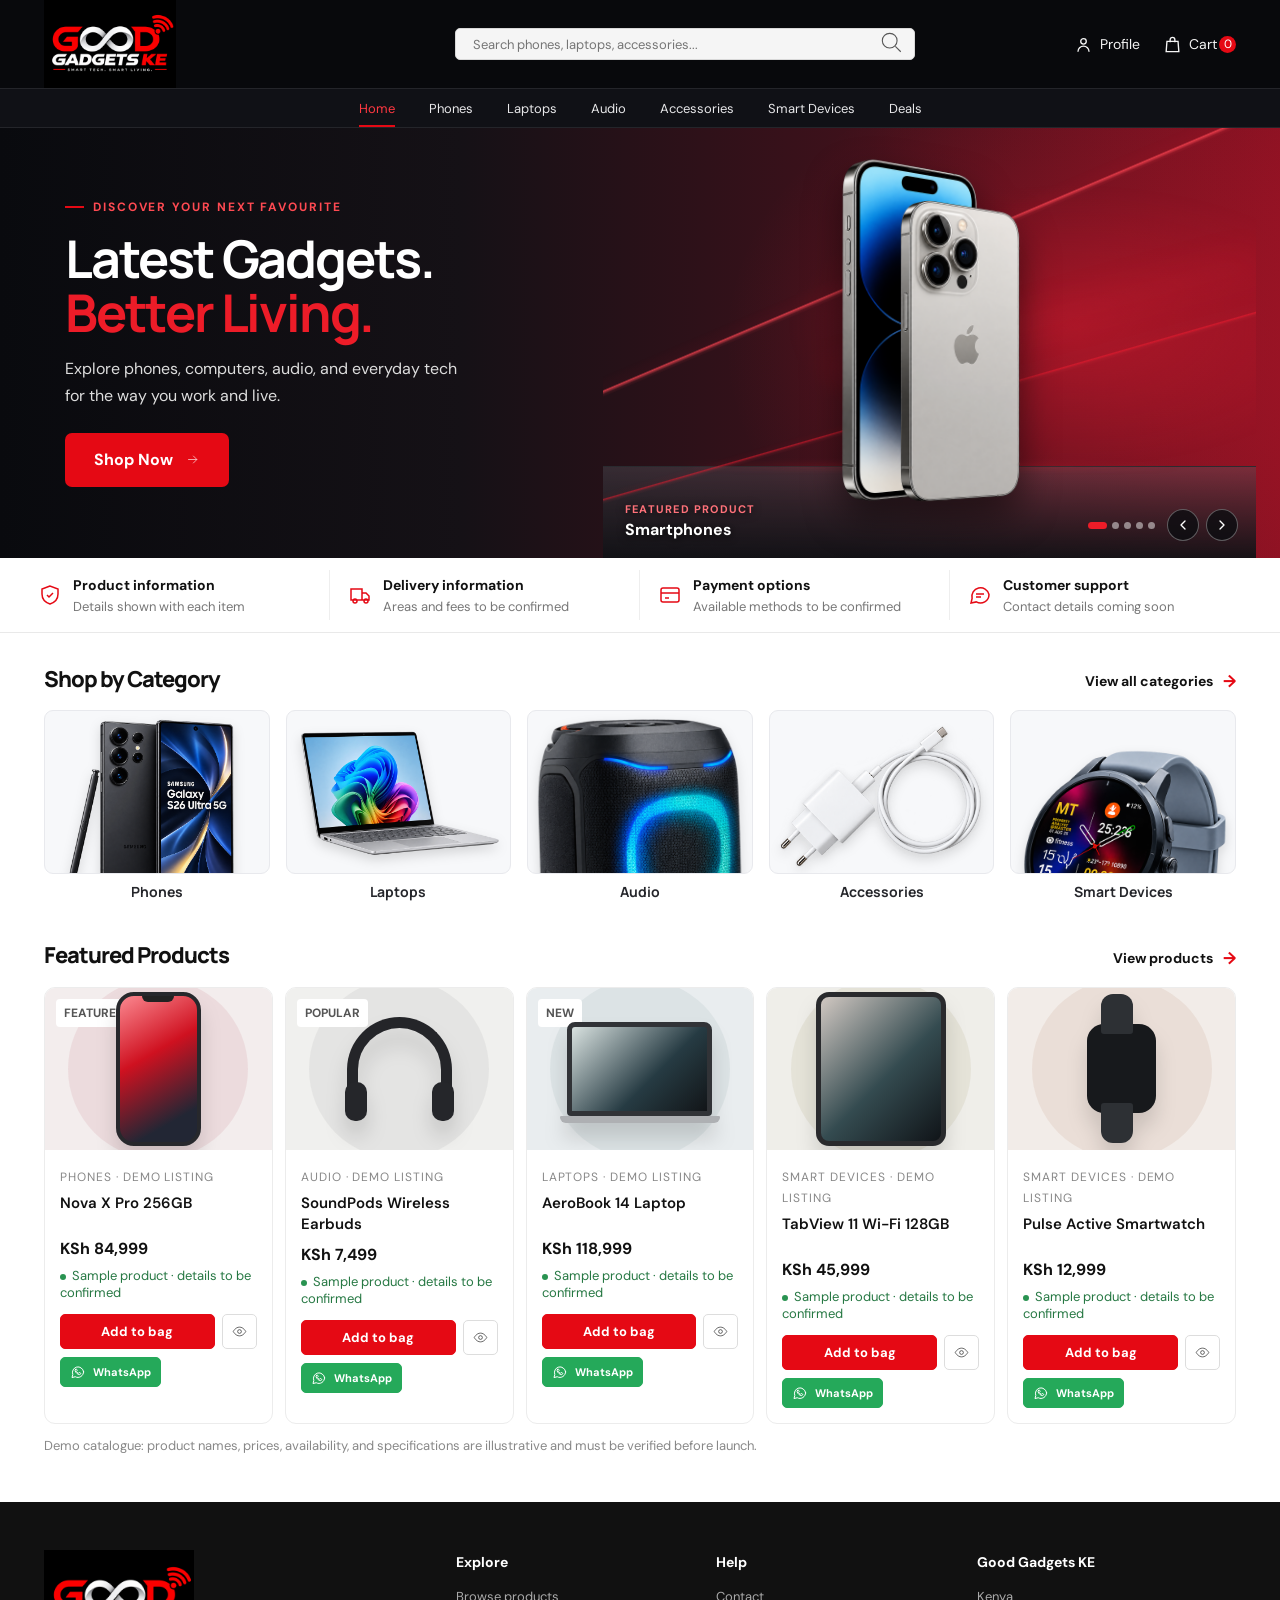
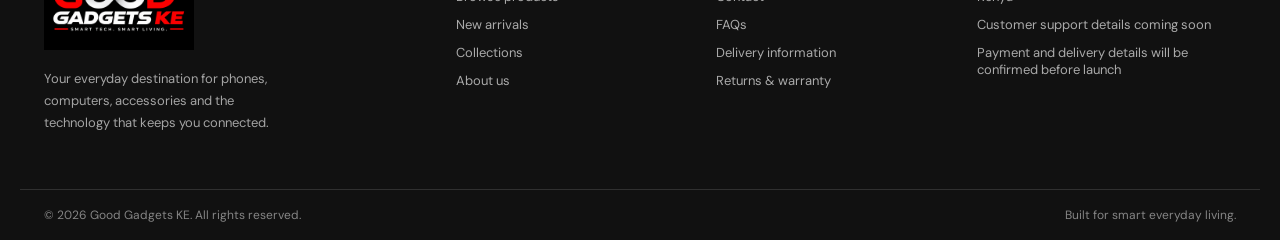
==== commit 0e94427d: "feat: add new products and enhance product detail page - Introduced new products: Samsung Galaxy S26" ====
--- a/index.html
+++ b/index.html
@@ -1,12 +1,13 @@
 <!doctype html>
 <html lang="en">
   <head>
+    <link rel="icon" type="image/svg+xml" href="Assets/good-gadgets-favicon.svg">
     <meta charset="utf-8">
     <meta name="viewport" content="width=device-width, initial-scale=1">
     <meta name="description" content="Explore phones, laptops, audio, accessories, and smart devices at Good Gadgets KE.">
     <title>Good Gadgets KE | Latest Gadgets. Better Living.</title>
-    <link rel="stylesheet" href="CSS/styles.css?v=hero-gradient-20261029">
-    <script defer src="Javascript/app.js?v=hero-slideshow-20261029"></script>
+    <link rel="stylesheet" href="CSS/styles.css?v=whatsapp-compact-20261029">
+    <script defer src="Javascript/app.js?v=whatsapp-compact-20261029"></script>
   </head>
   <body data-page="home">
     <div id="site-header"></div>
@@ -92,24 +93,24 @@
           </div>
           <div class="category-grid">
             <a class="category-tile" href="shop.html?category=Phones">
-              <div class="category-art"><span class="category-phone"></span></div>
-              <strong>Phones</strong><span class="category-plus">+</span>
+              <div class="category-art"><img class="category-product" src="Assets/Samsung Galaxy S26 Ultra Product Render.png" alt="Samsung Galaxy phone" loading="lazy"></div>
+              <strong>Phones</strong>
             </a>
             <a class="category-tile" href="shop.html?category=Laptops">
-              <div class="category-art"><span class="category-laptop"></span></div>
-              <strong>Laptops</strong><span class="category-plus">+</span>
+              <div class="category-art"><img class="category-product" src="Assets/Product 2.png" alt="Laptop" loading="lazy"></div>
+              <strong>Laptops</strong>
             </a>
             <a class="category-tile" href="shop.html?category=Audio">
-              <div class="category-art"><span class="category-headphones"></span></div>
-              <strong>Audio</strong><span class="category-plus">+</span>
+              <div class="category-art"><img class="category-product" src="Assets/JBL Party Speaker with Cyan LED Glow.png" alt="JBL speaker" loading="lazy"></div>
+              <strong>Audio</strong>
             </a>
-            <a class="category-tile" href="shop.html">
-              <div class="category-art"><span class="category-accessory"></span></div>
-              <strong>Accessories</strong><span class="category-plus">+</span>
+            <a class="category-tile" href="shop.html?category=Accessories">
+              <div class="category-art"><img class="category-product" src="Assets/White USB-C Charger and Coiled Cable.png" alt="USB-C charger and cable" loading="lazy"></div>
+              <strong>Accessories</strong>
             </a>
             <a class="category-tile" href="shop.html?category=Smart%20Devices">
-              <div class="category-art"><span class="category-watch"></span></div>
-              <strong>Smart Devices</strong><span class="category-plus">+</span>
+              <div class="category-art"><img class="category-product" src="Assets/Product 15.png" alt="Smartwatch" loading="lazy"></div>
+              <strong>Smart Devices</strong>
             </a>
           </div>
         </div>
--- a/CSS/styles.css
+++ b/CSS/styles.css
@@ -1802,6 +1802,13 @@
   display: grid;
   place-items: center;
   position: relative;
+}
+.category-product {
+  display: block;
+  width: 100%;
+  height: 100%;
+  object-fit: contain;
+  filter: drop-shadow(0 5px 6px rgba(0, 0, 0, .14));
 }
 .category-phone {
   width: 42px;
@@ -2417,7 +2424,7 @@
   border-radius: 8px;
 }
 body[data-page="shop"] .shop-products .product-image {
-  height: 190px;
+  height: 230px;
   background: #f8f9fb;
 }
 body[data-page="shop"] .shop-products .product-image::before { width: 142px; height: 142px; }
@@ -2425,10 +2432,12 @@
   position: relative;
   z-index: 1;
   display: block;
-  width: 100%;
-  height: 100%;
-  padding: 10px;
-  object-fit: contain;
+  width: auto;
+  height: auto;
+  max-width: calc(100% - 16px);
+  max-height: calc(100% - 16px);
+  object-fit: scale-down;
+  object-position: center;
 }
 body[data-page="shop"] .shop-products .product-info { padding: 12px; }
 body[data-page="shop"] .shop-products .product-info h3 { min-height: 42px; font-size: 14px; }
@@ -2441,20 +2450,23 @@
   font-size: 12px;
 }
 .whatsapp-order {
-  display: flex;
+  display: inline-flex;
   align-items: center;
-  justify-content: center;
+  justify-content: flex-start;
   gap: 7px;
-  min-height: 34px;
+  width: fit-content;
+  max-width: 100%;
+  min-height: 30px;
   margin-top: 8px;
-  padding: 6px 8px;
+  padding: 4px 9px;
   border: 1px solid #25a95a;
   border-radius: 5px;
   background: #25a95a;
   color: #fff;
-  font-size: 12px;
+  font-size: 11px;
   font-weight: 700;
   text-align: center;
+  white-space: nowrap;
   transition: background-color .18s ease, border-color .18s ease;
 }
 .whatsapp-order:hover {
@@ -2462,8 +2474,8 @@
   background: #168443;
 }
 .whatsapp-order svg {
-  width: 17px;
-  height: 17px;
+  width: 16px;
+  height: 16px;
   flex: 0 0 auto;
   fill: none;
   stroke: currentColor;
@@ -2474,7 +2486,7 @@
 @media (max-width: 900px) {
   body[data-page="shop"] .shop-layout { grid-template-columns: 195px minmax(0, 1fr); gap: 20px; }
   body[data-page="shop"] .shop-products { grid-template-columns: repeat(2, minmax(0, 1fr)); }
-  body[data-page="shop"] .shop-products .product-image { height: 180px; }
+  body[data-page="shop"] .shop-products .product-image { height: 210px; }
 }
 @media (max-width: 620px) {
   body[data-page="shop"] .shop-layout { grid-template-columns: 1fr; gap: 18px; padding-top: 18px; }
@@ -2494,7 +2506,7 @@
   body[data-page="shop"] .sort-control select { max-width: 156px; font-size: 11px; }
   body[data-page="shop"] #shop-search { width: 150px; }
   body[data-page="shop"] .shop-products { grid-template-columns: repeat(2, minmax(0, 1fr)); gap: 10px; }
-  body[data-page="shop"] .shop-products .product-image { height: 145px; }
+  body[data-page="shop"] .shop-products .product-image { height: 185px; }
   body[data-page="shop"] .shop-products .product-info { padding: 9px; }
   body[data-page="shop"] .shop-products .product-info h3 { font-size: 13px; }
 }
@@ -2694,3 +2706,228 @@
 body[data-page="home"] .home-hero .hero-art {
   background: transparent;
 }
+
+/* Category product cards with labels clearly below the image panels. */
+body[data-page="home"] .home-categories .category-grid {
+  align-items: start;
+  gap: 16px;
+}
+body[data-page="home"] .home-categories .category-tile {
+  display: flex;
+  min-height: 0;
+  flex-direction: column;
+  gap: 9px;
+  padding: 0;
+  overflow: visible;
+  border: 0;
+  border-radius: 0;
+  background: transparent;
+  text-align: center;
+}
+body[data-page="home"] .home-categories .category-tile:hover {
+  border-color: transparent;
+  transform: translateY(-2px);
+}
+body[data-page="home"] .home-categories .category-art {
+  width: 100%;
+  height: clamp(118px, 13vw, 164px);
+  padding: 8px;
+  box-sizing: border-box;
+  overflow: hidden;
+  border: 1px solid #e8e9ed;
+  border-radius: 9px;
+  background: #f7f8fa;
+}
+body[data-page="home"] .home-categories .category-product {
+  width: 100%;
+  height: 100%;
+  object-fit: contain;
+  object-position: center;
+}
+body[data-page="home"] .home-categories .category-tile strong {
+  min-height: 20px;
+  color: #25262b;
+  font-size: 14px;
+  line-height: 1.35;
+}
+@media (max-width: 620px) {
+  body[data-page="home"] .home-categories .category-grid { gap: 15px 11px; }
+  body[data-page="home"] .home-categories .category-art { height: clamp(125px, 38vw, 170px); }
+  body[data-page="home"] .home-categories .category-tile strong { font-size: 14px; }
+}
+
+/* Shared product detail page. */
+.product-detail-section {
+  min-height: 460px;
+  padding-top: 24px;
+  padding-bottom: 56px;
+}
+.product-breadcrumbs {
+  display: flex;
+  flex-wrap: wrap;
+  align-items: center;
+  gap: 9px;
+  margin-bottom: 22px;
+  color: #777983;
+  font-size: 13px;
+}
+.product-breadcrumbs a { color: #42434a; }
+.product-breadcrumbs a:hover { color: var(--red); }
+.product-detail-layout {
+  display: grid;
+  grid-template-columns: minmax(0, 1.02fr) minmax(320px, .98fr);
+  align-items: start;
+  gap: 42px;
+}
+.product-detail-image {
+  min-height: 450px;
+  display: grid;
+  place-items: center;
+  overflow: hidden;
+  border: 1px solid #e9eaee;
+  border-radius: 12px;
+  background: var(--tone, #f7f8fa);
+}
+.product-detail-image img {
+  display: block;
+  width: auto;
+  height: auto;
+  max-width: calc(100% - 40px);
+  max-height: 410px;
+  object-fit: contain;
+}
+.product-detail-image .product-object { transform: scale(1.7); }
+.product-detail-info { padding: 12px 0; }
+.product-detail-info h1 {
+  margin: 10px 0 13px;
+  color: #191a20;
+  font: 700 32px/1.2 Manrope, sans-serif;
+  letter-spacing: -.7px;
+}
+.product-detail-price {
+  margin: 0 0 24px;
+  color: var(--red);
+  font-size: 24px;
+  font-weight: 800;
+}
+.product-detail-info h2 { margin: 0 0 8px; font-size: 16px; }
+.product-detail-description {
+  max-width: 550px;
+  color: #5c5e66;
+  font-size: 15px;
+  line-height: 1.7;
+}
+.product-detail-facts {
+  margin: 22px 0;
+  border-top: 1px solid #ececf0;
+}
+.product-detail-facts div {
+  display: flex;
+  justify-content: space-between;
+  gap: 14px;
+  padding: 12px 0;
+  border-bottom: 1px solid #ececf0;
+  font-size: 13px;
+}
+.product-detail-facts dt { color: #777983; }
+.product-detail-facts dd { margin: 0; color: #25262b; font-weight: 600; text-align: right; }
+.product-detail-add { width: 100%; min-height: 48px; font-size: 15px; cursor: pointer; }
+.product-detail-whatsapp { margin-top: 10px; }
+.product-detail-note { margin: 15px 0 0; color: #777983; font-size: 12px; line-height: 1.5; }
+.product-detail-not-found { padding: 70px 0; text-align: center; }
+.product-detail-not-found p, .product-detail-loading { color: #777983; }
+.product-image-link { text-decoration: none; }
+.product-detail-link { color: inherit; text-decoration: none; }
+.product-detail-link:hover { color: var(--red); }
+.product-info h3 .product-detail-link { display: inline-block; }
+.quick-view { color: inherit; text-decoration: none; }
+.product-image-link img.listing-product-photo,
+.product-image-link .product-object,
+.product-detail-image img,
+.product-detail-image .product-object {
+  transition: transform .3s ease;
+}
+.product-image-link:hover img.listing-product-photo,
+.product-image-link:focus-visible img.listing-product-photo { transform: scale(1.1); }
+.product-detail-image:hover img,
+.product-detail-image:focus-within img { transform: scale(1.08); }
+.product-variant-summary {
+  margin: -4px 0 8px;
+  color: #666872;
+  font-size: 12px;
+}
+.product-color-picker { margin: 0 0 20px; }
+.product-color-picker > p { margin: 0 0 9px; color: #55565e; font-size: 14px; }
+.product-color-picker > p strong { color: #202127; }
+.product-color-options { display: flex; flex-wrap: wrap; gap: 8px; }
+.product-color-option {
+  display: inline-flex;
+  align-items: center;
+  gap: 7px;
+  min-height: 38px;
+  padding: 5px 10px;
+  border: 1px solid #dfe0e4;
+  border-radius: 6px;
+  background: #fff;
+  color: #33343b;
+  font: inherit;
+  font-size: 12px;
+  cursor: pointer;
+}
+.product-color-option[aria-pressed="true"] { border-color: var(--red); box-shadow: 0 0 0 1px var(--red); }
+.product-color-swatch {
+  width: 17px;
+  height: 17px;
+  border: 1px solid #0002;
+  border-radius: 50%;
+  background: var(--swatch-color);
+}
+@media (max-width: 760px) {
+  .product-detail-section { padding-top: 18px; padding-bottom: 38px; }
+  .product-detail-layout { grid-template-columns: 1fr; gap: 22px; }
+  .product-detail-image { min-height: 330px; }
+  .product-detail-image img { max-height: 300px; }
+  .product-detail-info h1 { font-size: 27px; }
+}
+
+/* More spacious homepage hero copy, CTA, and slideshow products. */
+body[data-page="home"] .home-hero .hero-copy {
+  padding-left: clamp(24px, 3.2vw, 48px);
+}
+body[data-page="home"] .home-hero .btn {
+  min-height: 54px;
+  height: 54px;
+  padding-inline: 28px;
+  font-size: 16px;
+}
+body[data-page="home"] .hero-slide img {
+  height: 370px;
+  max-width: 88%;
+  max-height: 88%;
+}
+body[data-page="home"] .slide-headphones img { height: 395px; max-height: 90%; }
+body[data-page="home"] .slide-laptop img { width: 90%; height: 315px; max-height: 78%; }
+body[data-page="home"] .slide-earbuds img { height: 320px; max-height: 78%; }
+body[data-page="home"] .slide-watch img { height: 375px; max-height: 88%; }
+@media (max-width: 900px) {
+  body[data-page="home"] .home-hero .hero-copy { padding-left: 24px; }
+  body[data-page="home"] .hero-slide img { height: 320px; max-height: 82%; }
+  body[data-page="home"] .slide-headphones img { height: 345px; max-height: 86%; }
+  body[data-page="home"] .slide-laptop img { height: 260px; max-height: 74%; }
+  body[data-page="home"] .slide-earbuds img { height: 275px; max-height: 74%; }
+  body[data-page="home"] .slide-watch img { height: 330px; max-height: 84%; }
+}
+@media (max-width: 620px) {
+  body[data-page="home"] .home-hero .hero-copy { padding: 30px 20px 4px; }
+  body[data-page="home"] .home-hero .btn {
+    min-height: 52px;
+    height: 52px;
+    padding-inline: 25px;
+    font-size: 15px;
+  }
+  body[data-page="home"] .hero-slide img { bottom: 35px; height: 230px; max-width: 90%; max-height: 82%; }
+  body[data-page="home"] .slide-headphones img { height: 245px; max-height: 86%; }
+  body[data-page="home"] .slide-laptop img { width: 92%; height: 215px; max-height: 75%; }
+  body[data-page="home"] .slide-earbuds img { height: 220px; max-height: 76%; }
+  body[data-page="home"] .slide-watch img { height: 238px; max-height: 84%; }
+}
